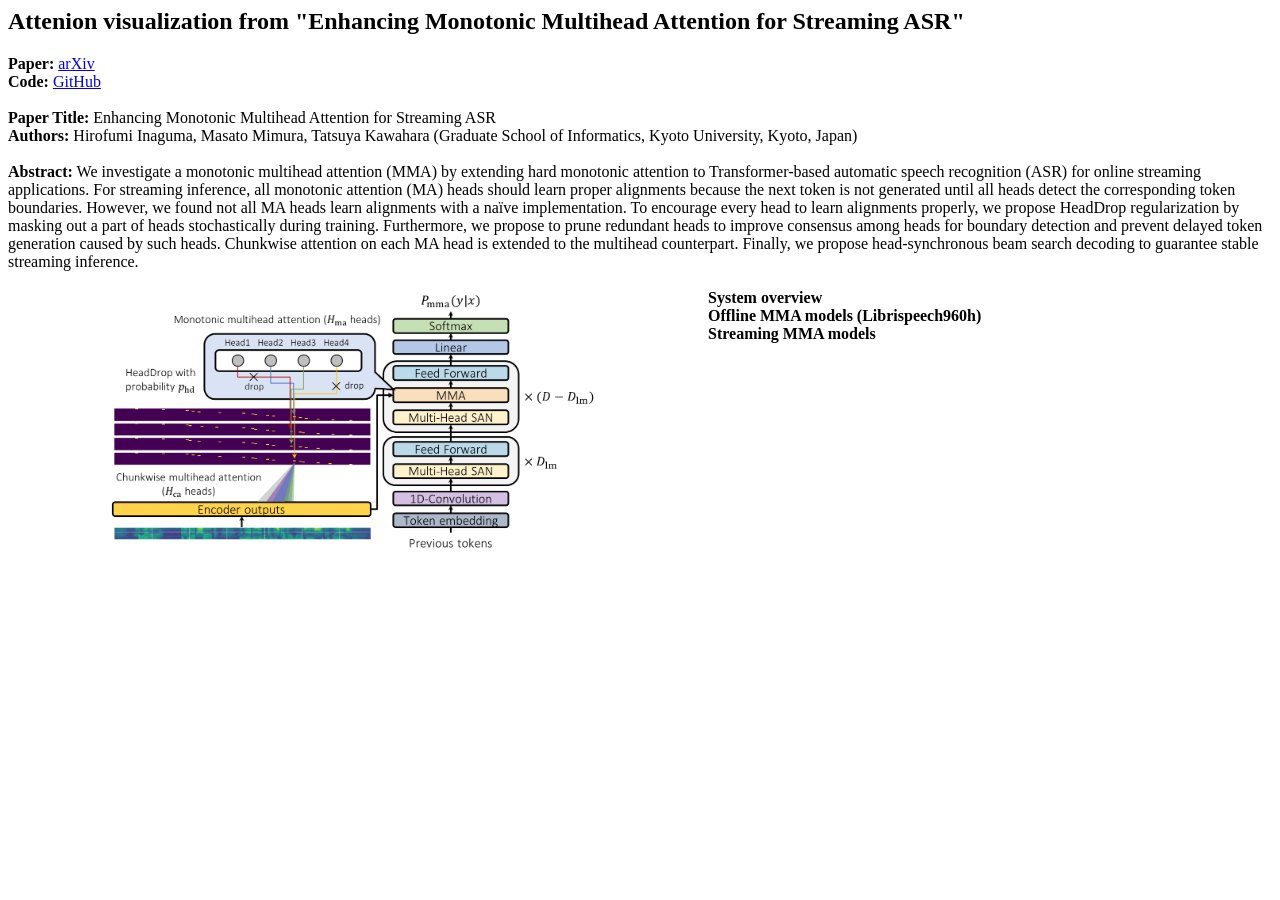
==== demo/enhancing_mma_asr/index.html @ 37a2a444 "Add demo page" ====
<html>
  <head>
    <meta charset="UTF-8">
    <title>Attenion visualization from "Enhancing Monotonic Multihead Attention for Streaming ASR"</title>
    <link rel="stylesheet" href="./styles.css">
    <!-- <link rel="stylesheet" href="../..//styles.css"> -->
    <!-- <link rel="shortcut icon" href="../../images/interspeech2020_enhancing_mma_asr.png"> -->
  </head>
  <body>
    <article>
      <header>
        <h1>Attenion visualization from "Enhancing Monotonic Multihead Attention for Streaming ASR"</h1>
      </header>
    </article>

    <div><b>Paper:</b> <a href="https://arxiv.org/abs/***">arXiv</a></div>
    <div><b>Code:</b> <a href="https://github.com/hirofumi0810/neural_sp">GitHub</a></div>
    <br>
    <div><b>Paper Title:</b> Enhancing Monotonic Multihead Attention for Streaming ASR</div>
    <div><b>Authors:</b> Hirofumi Inaguma, Masato Mimura, Tatsuya Kawahara (Graduate School of Informatics, Kyoto University, Kyoto, Japan)</div>
    <br>
    <div><b>Abstract:</b>
      We investigate a monotonic multihead attention (MMA) by extending hard monotonic attention to Transformer-based automatic speech recognition (ASR) for online streaming applications.
      For streaming inference, all monotonic attention (MA) heads should learn proper alignments because the next token is not generated until all heads detect the corresponding token boundaries.
      However, we found not all MA heads learn alignments with a naïve implementation.
      To encourage every head to learn alignments properly, we propose HeadDrop regularization by masking out a part of heads stochastically during training.
      Furthermore, we propose to prune redundant heads to improve consensus among heads for boundary detection and prevent delayed token generation caused by such heads.
      Chunkwise attention on each MA head is extended to the multihead counterpart.
      Finally, we propose head-synchronous beam search decoding to guarantee stable streaming inference.
    </div>
    <br>
    <div><b>System overview</b><img src="../../images/interspeech2020_enhancing_mma_asr.png" alt=" " align="left" hspace="100"></div>

    <div><b>Offline MMA models (Librispeech960h)</b><br>

    </div>

    <div><b>Streaming MMA models</b><br>

    </div>

  </body>
</html>
---- demo/enhancing_mma_asr/styles.css ----
img{
  background-color: white;
  width: 500px;
  object-fit: contain;
}
---- styles.css ----
/**
 * Copyright 2015 Google Inc. All Rights Reserved.
 *
 * Licensed under the Apache License, Version 2.0 (the "License");
 * you may not use this file except in compliance with the License.
 * You may obtain a copy of the License at
 *
 *      http://www.apache.org/licenses/LICENSE-2.0
 *
 * Unless required by applicable law or agreed to in writing, software
 * distributed under the License is distributed on an "AS IS" BASIS,
 * WITHOUT WARRANTIES OR CONDITIONS OF ANY KIND, either express or implied.
 * See the License for the specific language governing permissions and
 * limitations under the License.
 */

html, body {
  /* font-family: 'Roboto', 'Helvetica', sans-serif; */
  font-family:"ヒラギノ角ゴ Pro W3", "Hiragino Kaku Gothic Pro", "メイリオ", Meiryo, Osaka, "ＭＳ Ｐゴシック", "MS PGothic", sans-serif;
  margin: 0;
  padding: 0;
  font-size:0.95em;
  line-height:25px;
}
.mdl-demo .mdl-layout__header-row {
  padding-left: 40px;
}
.mdl-demo .mdl-layout.is-small-screen .mdl-layout__header-row h3 {
  font-size: inherit;
}
.mdl-demo .mdl-layout__tab-bar-button {
  display: none;
}
.mdl-demo .mdl-layout.is-small-screen .mdl-layout__tab-bar .mdl-button {
  display: none;
}
.mdl-demo .mdl-layout:not(.is-small-screen) .mdl-layout__tab-bar,
.mdl-demo .mdl-layout:not(.is-small-screen) .mdl-layout__tab-bar-container {
  overflow: visible;
}
.mdl-demo .mdl-layout__tab-bar-container {
  height: 64px;
}
.mdl-demo .mdl-layout__tab-bar {
  padding: 0;
  padding-left: 16px;
  box-sizing: border-box;
  height: 100%;
  width: 100%;
}
.mdl-demo .mdl-layout__tab-bar .mdl-layout__tab {
  height: 64px;
  line-height: 64px;
}
.mdl-demo .mdl-layout__tab-bar .mdl-layout__tab.is-active::after {
  background-color: white;
  height: 4px;
}
.mdl-demo main > .mdl-layout__tab-panel {
  padding: 8px;
  padding-top: 48px;
}
.mdl-demo .mdl-card {
  height: auto;
  display: -webkit-flex;
  display: -ms-flexbox;
  display: flex;
  -webkit-flex-direction: column;
      -ms-flex-direction: column;
          flex-direction: column;
}
.mdl-demo .mdl-card > * {
  height: auto;
}
.mdl-demo .mdl-card .mdl-card__supporting-text {
  margin: 40px;
  -webkit-flex-grow: 1;
      -ms-flex-positive: 1;
          flex-grow: 1;
  padding: 0;
  color: inherit;
  width: calc(100% - 80px);
}
.mdl-demo.mdl-demo .mdl-card__supporting-text h4 {
  margin-top: 0;
  margin-bottom: 20px;
}
.mdl-demo .mdl-card__actions {
  margin: 0;
  padding: 4px 40px;
  color: inherit;
}
.mdl-demo .mdl-card__actions a {
  color: #00BCD4;
  margin: 0;
}
.mdl-demo .mdl-card__actions a:hover,
.mdl-demo .mdl-card__actions a:active {
  color: inherit;
  background-color: transparent;
}
.mdl-demo .mdl-card__supporting-text + .mdl-card__actions {
  border-top: 1px solid rgba(0, 0, 0, 0.12);
}
.mdl-demo #add {
  position: absolute;
  right: 40px;
  top: 36px;
  z-index: 999;
}

.mdl-demo .mdl-layout__content section:not(:last-of-type) {
  position: relative;
  margin-bottom: 48px;
}
.mdl-demo section.section--center {
  max-width: 860px;
}
.mdl-demo #features section.section--center {
  max-width: 620px;
}
.mdl-demo section > header{
  display: -webkit-flex;
  display: -ms-flexbox;
  display: flex;
  -webkit-align-items: center;
      -ms-flex-align: center;
          align-items: center;
  -webkit-justify-content: center;
      -ms-flex-pack: center;
          justify-content: center;
}
.mdl-demo section > .section__play-btn {
  min-height: 200px;
}
.mdl-demo section > header > .material-icons {
  font-size: 3rem;
}
.mdl-demo section > button {
  position: absolute;
  z-index: 99;
  top: 8px;
  right: 8px;
}
.mdl-demo section .section__circle {
  display: -webkit-flex;
  display: -ms-flexbox;
  display: flex;
  -webkit-align-items: center;
      -ms-flex-align: center;
          align-items: center;
  -webkit-justify-content: flex-start;
      -ms-flex-pack: start;
          justify-content: flex-start;
  -webkit-flex-grow: 0;
      -ms-flex-positive: 0;
          flex-grow: 0;
  -webkit-flex-shrink: 1;
      -ms-flex-negative: 1;
          flex-shrink: 1;
}
.mdl-demo section .section__text {
  -webkit-flex-grow: 1;
      -ms-flex-positive: 1;
          flex-grow: 1;
  -webkit-flex-shrink: 0;
      -ms-flex-negative: 0;
          flex-shrink: 0;
  padding-top: 8px;
}
.mdl-demo section .section__text h5 {
  font-size: inherit;
  margin: 0;
  margin-bottom: 0.5em;
}
.mdl-demo section .section__text a {
  text-decoration: none;
}
.mdl-demo section .section__circle-container > .section__circle-container__circle {
  width: 64px;
  height: 64px;
  border-radius: 32px;
  margin: 8px 0;
}
.mdl-demo section.section--footer .section__circle--big {
  width: 100px;
  height: 100px;
  border-radius: 50px;
  margin: 8px 32px;
}
.mdl-demo .is-small-screen section.section--footer .section__circle--big {
  width: 50px;
  height: 50px;
  border-radius: 25px;
  margin: 8px 16px;
}
.mdl-demo section.section--footer {
  padding: 64px 0;
  margin: 0 -8px -8px -8px;
}
.mdl-demo section.section--center .section__text:not(:last-child) {
  border-bottom: 1px solid rgba(0,0,0,.13);
}
.mdl-demo .mdl-card .mdl-card__supporting-text > h3:first-child {
  margin-bottom: 24px;
}
.mdl-demo .mdl-layout__tab-panel:not(#overview) {
  background-color: white;
}
.mdl-demo #features section {
  margin-bottom: 72px;
}
.mdl-demo #features h4, #features h5 {
  margin-bottom: 16px;
}
.mdl-demo .toc {
  border-left: 4px solid #C1EEF4;
  margin: 24px;
  padding: 0;
  padding-left: 8px;
  display: -webkit-flex;
  display: -ms-flexbox;
  display: flex;
  -webkit-flex-direction: column;
      -ms-flex-direction: column;
          flex-direction: column;
}
.mdl-demo .toc h4 {
  font-size: 0.9rem;
  margin-top: 0;
}
.mdl-demo .toc a {
  color: #4DD0E1;
  text-decoration: none;
  font-size: 16px;
  line-height: 28px;
  display: block;
}
.mdl-demo .mdl-menu__container {
  z-index: 99;
}

img{
  background-color: white;
  width: 250px;
  object-fit: contain;
}
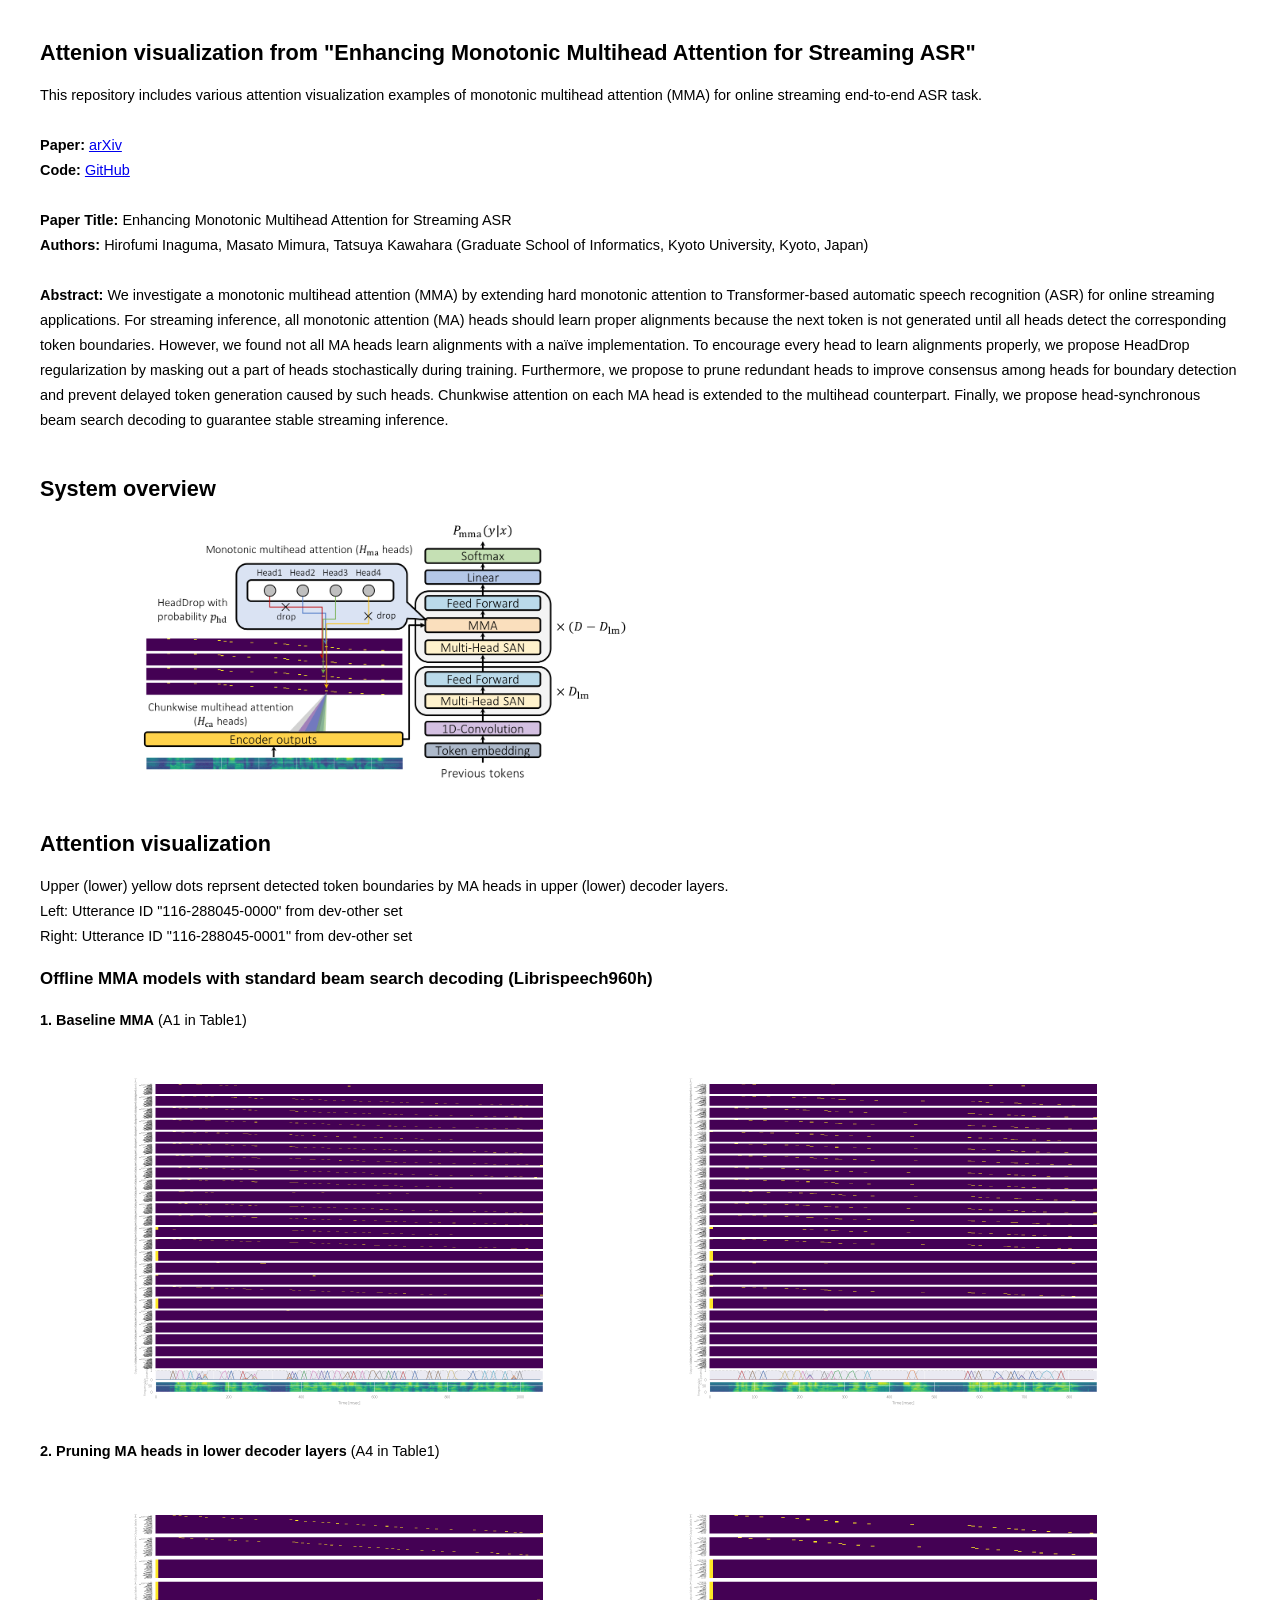
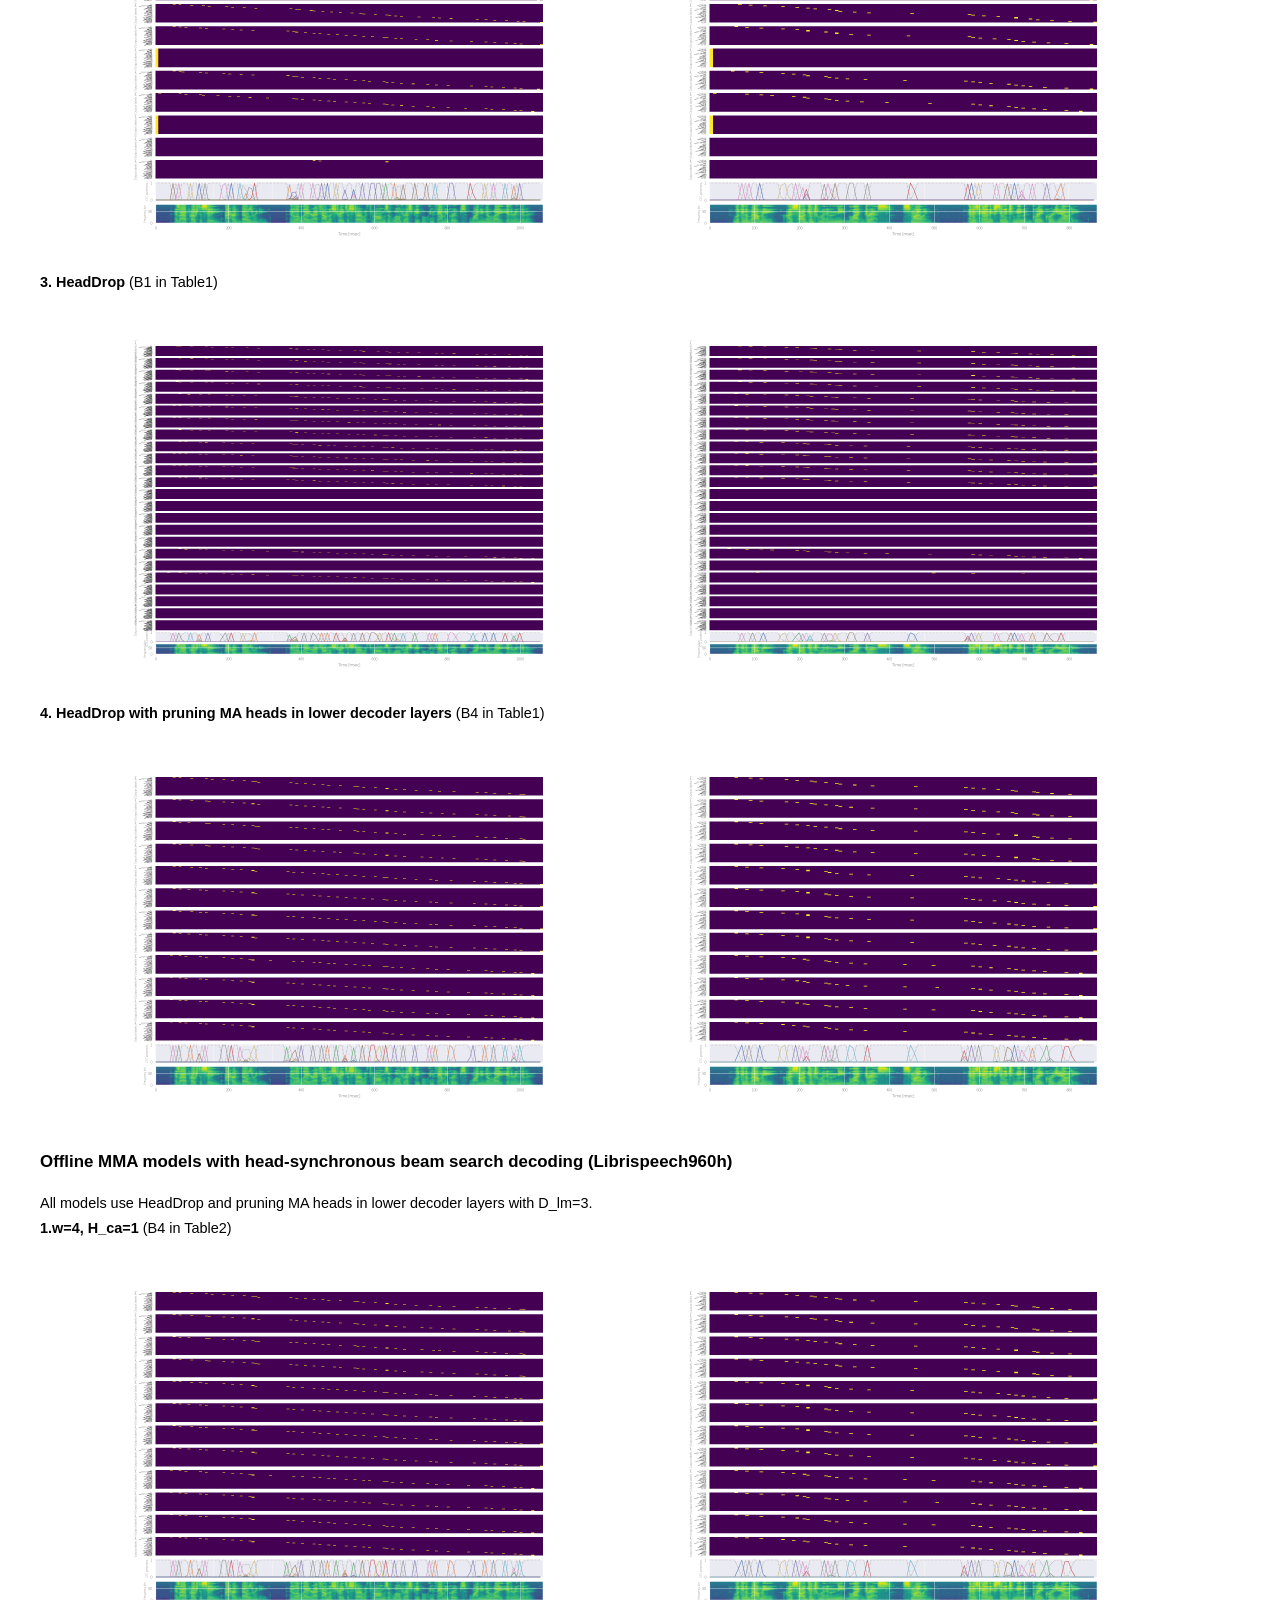
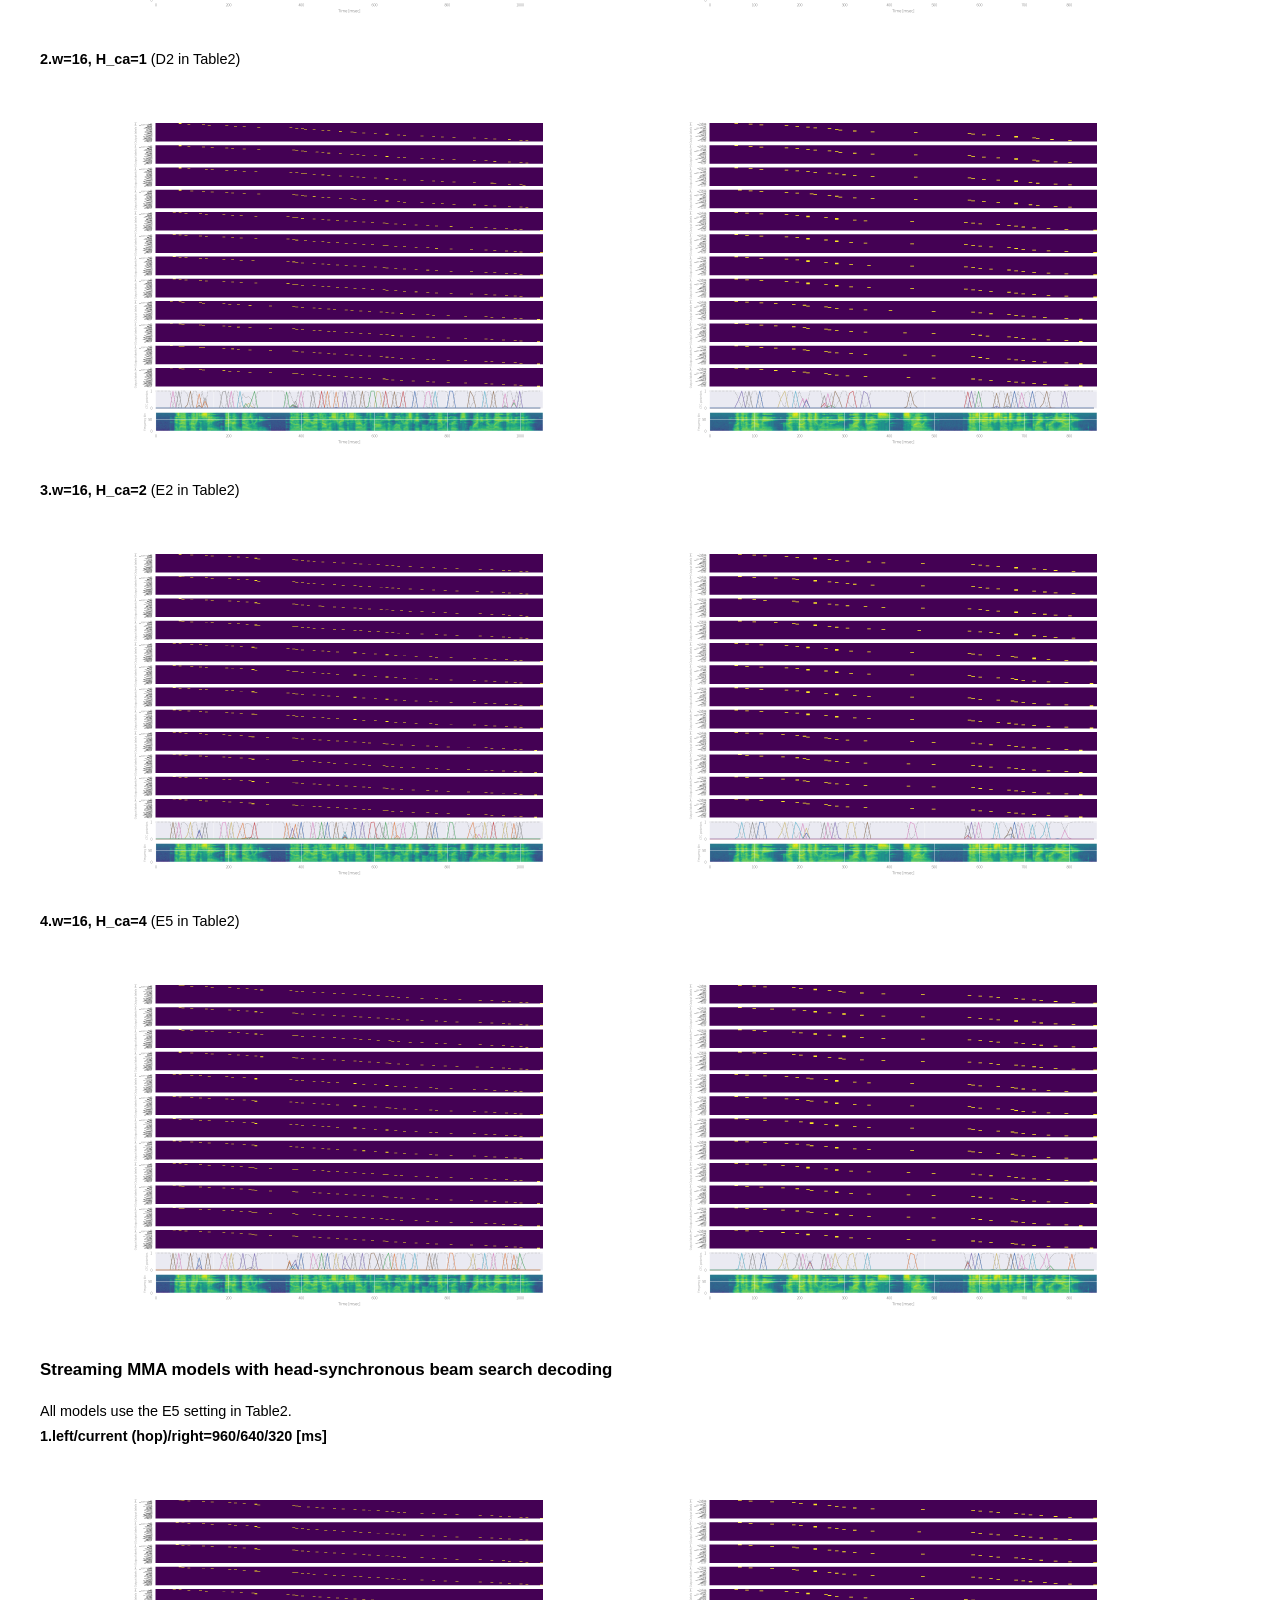
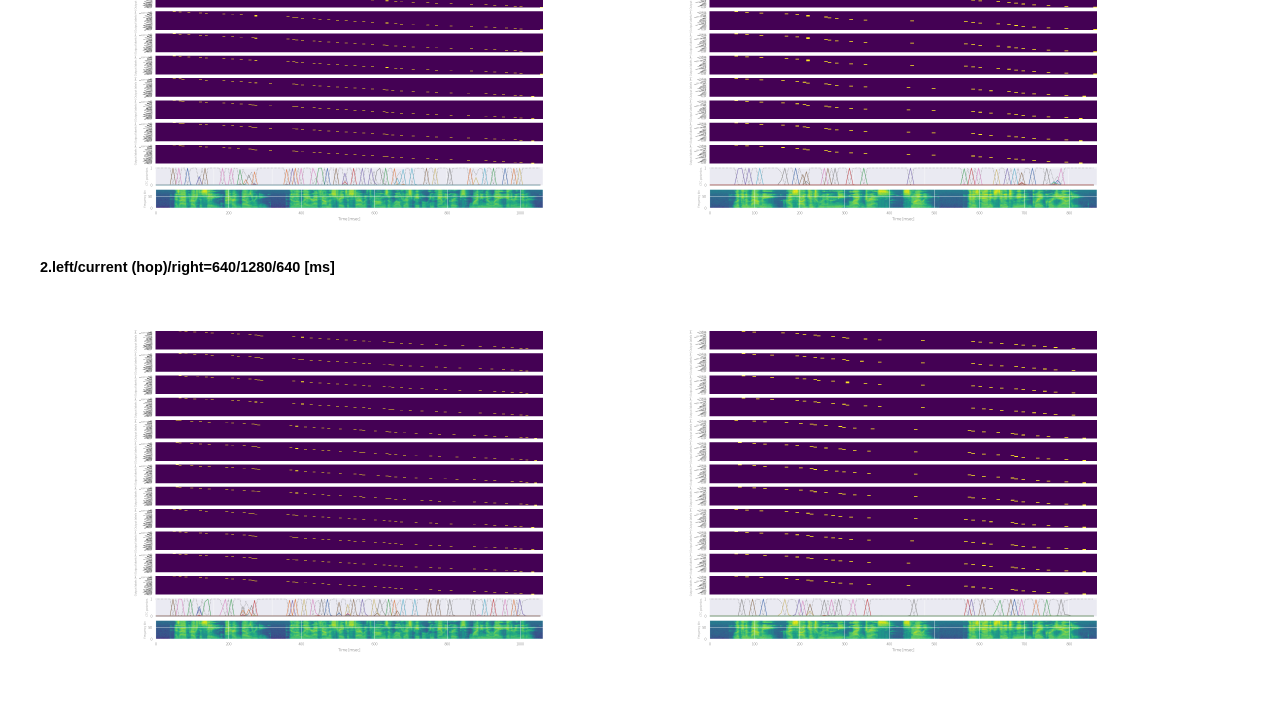
==== commit 5828f63c: "Update demo" ====
--- a/demo/enhancing_mma_asr/index.html
+++ b/demo/enhancing_mma_asr/index.html
@@ -2,9 +2,8 @@
   <head>
     <meta charset="UTF-8">
     <title>Attenion visualization from "Enhancing Monotonic Multihead Attention for Streaming ASR"</title>
+    <link rel="stylesheet" href="../..//styles.css">
     <link rel="stylesheet" href="./styles.css">
-    <!-- <link rel="stylesheet" href="../..//styles.css"> -->
-    <!-- <link rel="shortcut icon" href="../../images/interspeech2020_enhancing_mma_asr.png"> -->
   </head>
   <body>
     <article>
@@ -13,31 +12,124 @@
       </header>
     </article>
 
-    <div><b>Paper:</b> <a href="https://arxiv.org/abs/***">arXiv</a></div>
-    <div><b>Code:</b> <a href="https://github.com/hirofumi0810/neural_sp">GitHub</a></div>
-    <br>
-    <div><b>Paper Title:</b> Enhancing Monotonic Multihead Attention for Streaming ASR</div>
-    <div><b>Authors:</b> Hirofumi Inaguma, Masato Mimura, Tatsuya Kawahara (Graduate School of Informatics, Kyoto University, Kyoto, Japan)</div>
-    <br>
-    <div><b>Abstract:</b>
-      We investigate a monotonic multihead attention (MMA) by extending hard monotonic attention to Transformer-based automatic speech recognition (ASR) for online streaming applications.
-      For streaming inference, all monotonic attention (MA) heads should learn proper alignments because the next token is not generated until all heads detect the corresponding token boundaries.
-      However, we found not all MA heads learn alignments with a naïve implementation.
-      To encourage every head to learn alignments properly, we propose HeadDrop regularization by masking out a part of heads stochastically during training.
-      Furthermore, we propose to prune redundant heads to improve consensus among heads for boundary detection and prevent delayed token generation caused by such heads.
-      Chunkwise attention on each MA head is extended to the multihead counterpart.
-      Finally, we propose head-synchronous beam search decoding to guarantee stable streaming inference.
-    </div>
-    <br>
-    <div><b>System overview</b><img src="../../images/interspeech2020_enhancing_mma_asr.png" alt=" " align="left" hspace="100"></div>
+    <main class="mdl-layout__content">
+      <div>This repository includes various attention visualization examples of monotonic multihead attention (MMA) for online streaming end-to-end ASR task.</div><br>
+      <div><b>Paper:</b> <a href="https://arxiv.org/abs/***">arXiv</a></div>
+      <div><b>Code:</b> <a href="https://github.com/hirofumi0810/neural_sp">GitHub</a></div>
+      <br>
+      <div><b>Paper Title:</b> Enhancing Monotonic Multihead Attention for Streaming ASR</div>
+      <div><b>Authors:</b> Hirofumi Inaguma, Masato Mimura, Tatsuya Kawahara (Graduate School of Informatics, Kyoto University, Kyoto, Japan)</div>
+      <br>
+      <div><b>Abstract:</b>
+          We investigate a monotonic multihead attention (MMA) by extending hard monotonic attention to Transformer-based automatic speech recognition (ASR) for online streaming applications.
+          For streaming inference, all monotonic attention (MA) heads should learn proper alignments because the next token is not generated until all heads detect the corresponding token boundaries.
+          However, we found not all MA heads learn alignments with a naïve implementation.
+          To encourage every head to learn alignments properly, we propose HeadDrop regularization by masking out a part of heads stochastically during training.
+          Furthermore, we propose to prune redundant heads to improve consensus among heads for boundary detection and prevent delayed token generation caused by such heads.
+          Chunkwise attention on each MA head is extended to the multihead counterpart.
+          Finally, we propose head-synchronous beam search decoding to guarantee stable streaming inference.
+      </div>
+      <br>
+      <div>
+        <h2>System overview</h2>
 
-    <div><b>Offline MMA models (Librispeech960h)</b><br>
+        <img src="../../images/interspeech2020_enhancing_mma_asr.png" hspace="100">
+      </div><br>
 
-    </div>
+      <h2>Attention visualization</h2>
+      Upper (lower) yellow dots reprsent detected token boundaries by MA heads in upper (lower) decoder layers.<br>
+      Left: Utterance ID "116-288045-0000" from dev-other set<br>
+      Right: Utterance ID "116-288045-0001" from dev-other set
 
-    <div><b>Streaming MMA models</b><br>
+      <h3>Offline MMA models with standard beam search decoding (Librispeech960h)</h3>
+        <div><b>1. Baseline MMA</b> (A1 in Table1)<br>
+          <table border="0">
+            <tr>
+            <td><img src="./examples/table1/baseline_A1/116-288045-0000.png" hspace="50"></td>
+            <td><img src="./examples/table1/baseline_A1/116-288045-0001.png" hspace="0"></td>
+            </tr>
+          </table>
+        </div>
+        <div><b>2. Pruning MA heads in lower decoder layers</b> (A4 in Table1)<br>
+          <table border="0">
+            <tr>
+            <td><img src="./examples/table1/pruning_A4/116-288045-0000.png" hspace="50"></td>
+            <td><img src="./examples/table1/pruning_A4/116-288045-0001.png" hspace="0"></td>
+            </tr>
+          </table>
+        </div>
+        <div><b>3. HeadDrop</b> (B1 in Table1)<br>
+          <table border="0">
+            <tr>
+            <td><img src="./examples/table1/headdrop_B1/116-288045-0000.png" hspace="50"></td>
+            <td><img src="./examples/table1/headdrop_B1/116-288045-0001.png" hspace="0"></td>
+            </tr>
+          </table>
+        </div>
+        <div><b>4. HeadDrop with pruning MA heads in lower decoder layers</b> (B4 in Table1)<br>
+          <table border="0">
+            <tr>
+            <td><img src="./examples/table1/headdrop_pruning_B4/116-288045-0000.png" hspace="50"></td>
+            <td><img src="./examples/table1/headdrop_pruning_B4/116-288045-0001.png" hspace="0"></td>
+            </tr>
+          </table>
+        </div>
 
-    </div>
+      <h3>Offline MMA models with head-synchronous beam search decoding (Librispeech960h)</h3>
+        All models use HeadDrop and pruning MA heads in lower decoder layers with D_lm=3.
+        <div><b>1.w=4, H_ca=1</b> (B4 in Table2)<br>
+          <table border="0">
+            <tr>
+            <td><img src="./examples/table2/headdrop_pruning_w4_hca1_B4/116-288045-0000_headsync.png" hspace="50"></td>
+            <td><img src="./examples/table2/headdrop_pruning_w4_hca1_B4/116-288045-0001_headsync.png" hspace="0"></td>
+            </tr>
+          </table>
+        </div>
+        <div><b>2.w=16, H_ca=1</b> (D2 in Table2)<br>
+          <table border="0">
+            <tr>
+            <td><img src="./examples/table2/headdrop_pruning_w16_hca1_D2/116-288045-0000_headsync.png" hspace="50"></td>
+            <td><img src="./examples/table2/headdrop_pruning_w16_hca1_D2/116-288045-0001_headsync.png" hspace="0"></td>
+            </tr>
+          </table>
+        </div>
+        <div><b>3.w=16, H_ca=2</b> (E2 in Table2)<br>
+          <table border="0">
+            <tr>
+            <td><img src="./examples/table2/headdrop_pruning_w16_hca2_E2/116-288045-0000_headsync.png" hspace="50"></td>
+            <td><img src="./examples/table2/headdrop_pruning_w16_hca2_E2/116-288045-0001_headsync.png" hspace="0"></td>
+            </tr>
+          </table>
+        </div>
+        <div><b>4.w=16, H_ca=4</b> (E5 in Table2)<br>
+          <table border="0">
+            <tr>
+            <td><img src="./examples/table2/headdrop_pruning_w16_hca4_E5/116-288045-0000_headsync.png" hspace="50"></td>
+            <td><img src="./examples/table2/headdrop_pruning_w16_hca4_E5/116-288045-0001_headsync.png" hspace="0"></td>
+            </tr>
+          </table>
+        </div>
+
+      <h3>Streaming MMA models with head-synchronous beam search decoding</h3>
+        All models use the E5 setting in Table2.
+        <div><b>1.left/current (hop)/right=960/640/320 [ms]</b><br>
+          <table border="0">
+            <tr>
+            <td><img src="./examples/table3/headdrop_pruning_w16_hca4_E5_64_128_64/116-288045-0000_headsync.png" hspace="50"></td>
+            <td><img src="./examples/table3/headdrop_pruning_w16_hca4_E5_64_128_64/116-288045-0001_headsync.png" hspace="0"></td>
+            </tr>
+          </table>
+        </div>
+        <div><b>2.left/current (hop)/right=640/1280/640 [ms]</b><br>
+          <table border="0">
+            <tr>
+            <td><img src="./examples/table3/headdrop_pruning_w16_hca4_E5_96_64_32/116-288045-0000_headsync.png" hspace="50"></td>
+            <td><img src="./examples/table3/headdrop_pruning_w16_hca4_E5_96_64_32/116-288045-0001_headsync.png" hspace="0"></td>
+            </tr>
+          </table>
+        </div>
+
+    </main>
 
   </body>
 </html>
--- a/demo/enhancing_mma_asr/styles.css
+++ b/demo/enhancing_mma_asr/styles.css
@@ -1,3 +1,26 @@
+/**
+ * Copyright 2015 Google Inc. All Rights Reserved.
+ *
+ * Licensed under the Apache License, Version 2.0 (the "License");
+ * you may not use this file except in compliance with the License.
+ * You may obtain a copy of the License at
+ *
+ *      http://www.apache.org/licenses/LICENSE-2.0
+ *
+ * Unless required by applicable law or agreed to in writing, software
+ * distributed under the License is distributed on an "AS IS" BASIS,
+ * WITHOUT WARRANTIES OR CONDITIONS OF ANY KIND, either express or implied.
+ * See the License for the specific language governing permissions and
+ * limitations under the License.
+ */
+
+html, body {
+  font-family:"ヒラギノ角ゴ Pro W3", "Hiragino Kaku Gothic Pro", "メイリオ", Meiryo, Osaka, "ＭＳ Ｐゴシック", "MS PGothic", sans-serif;
+  margin: 0;
+  padding: 20;
+  font-size:0.95em;
+  line-height:25px;
+}
 img{
   background-color: white;
   width: 500px;
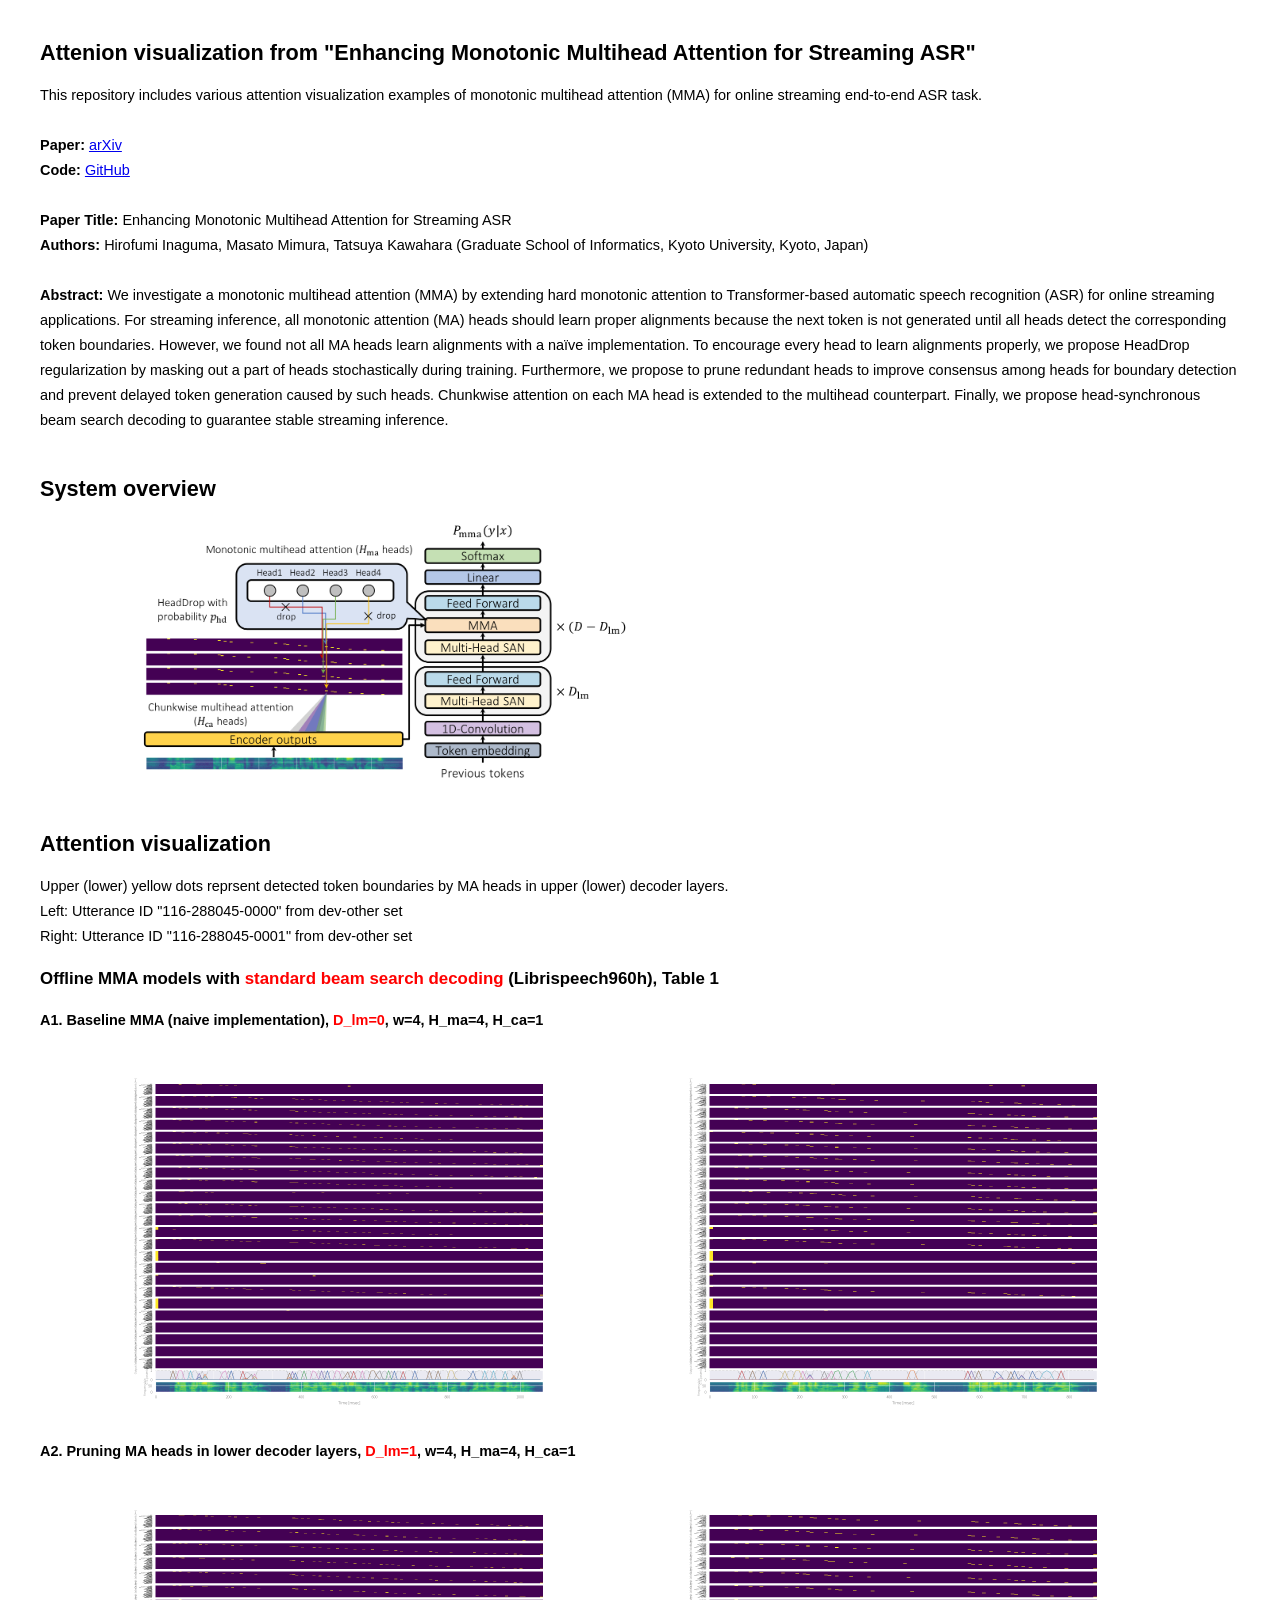
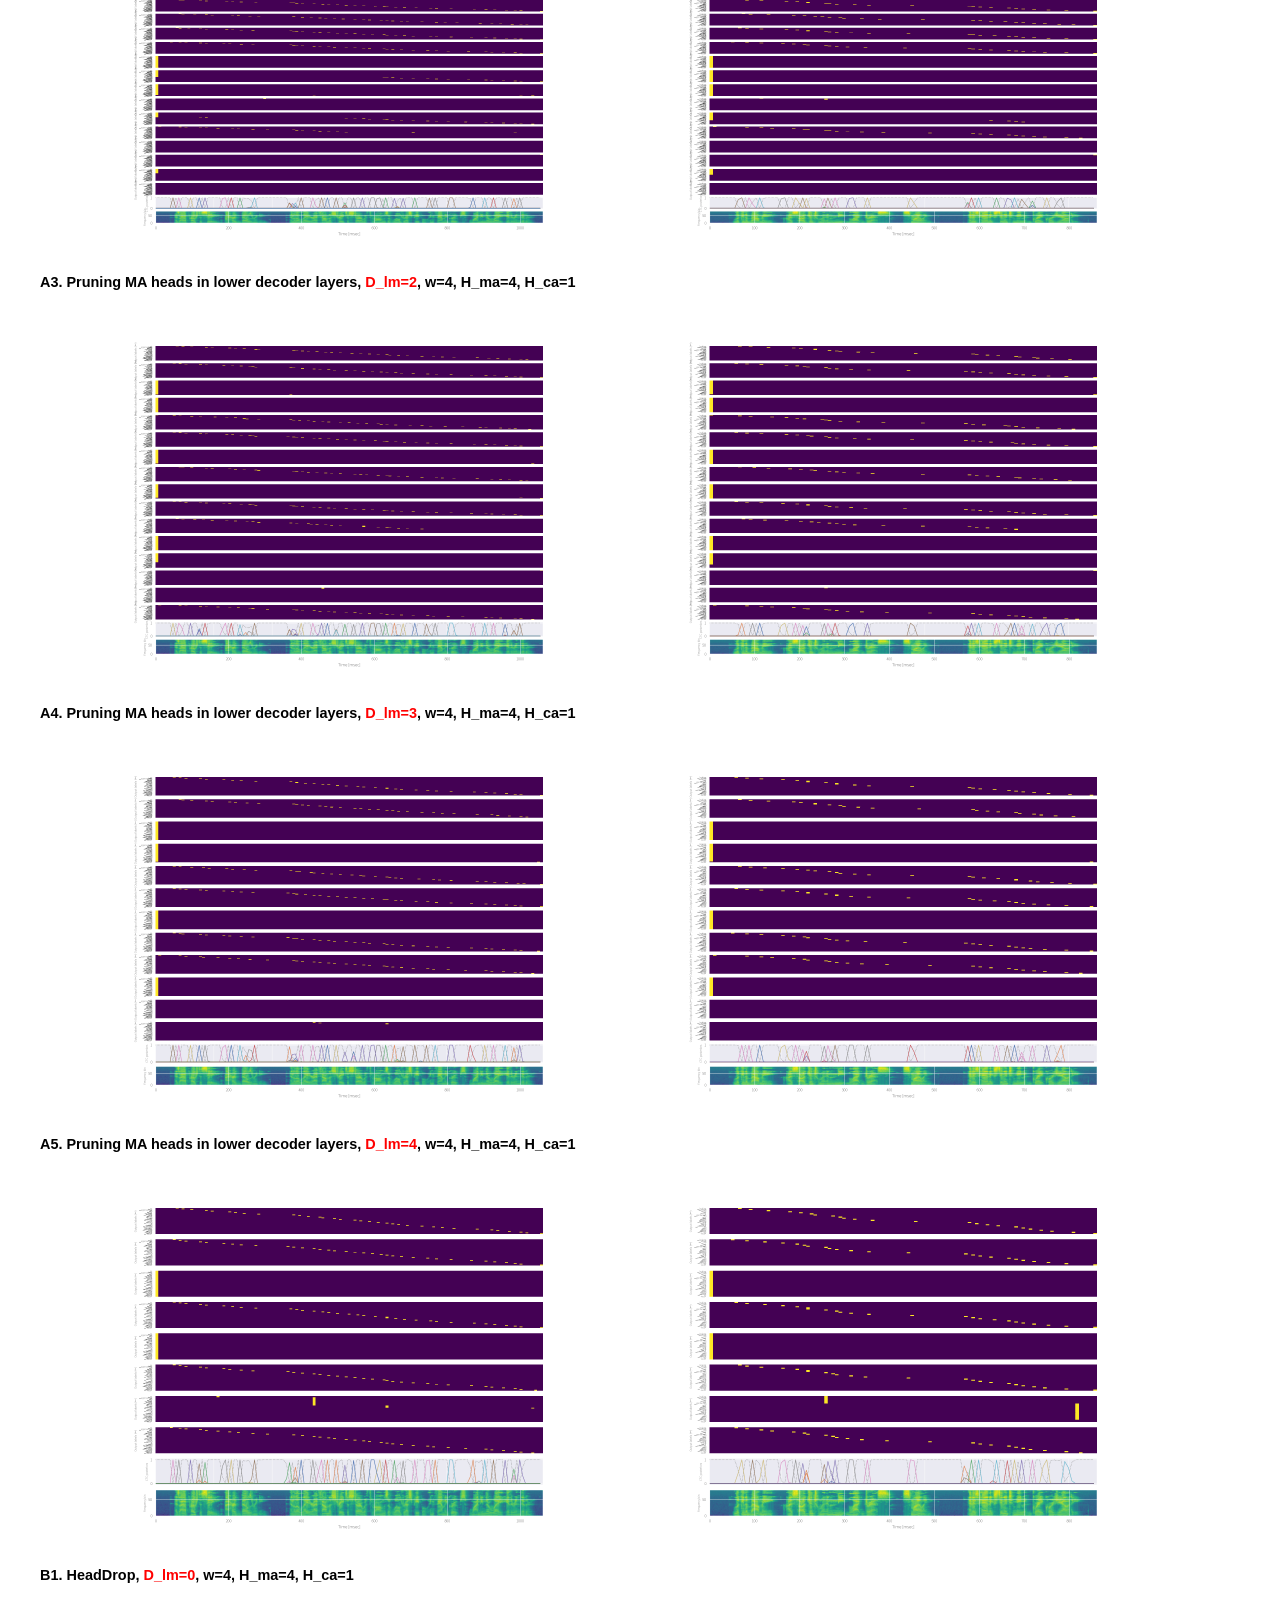
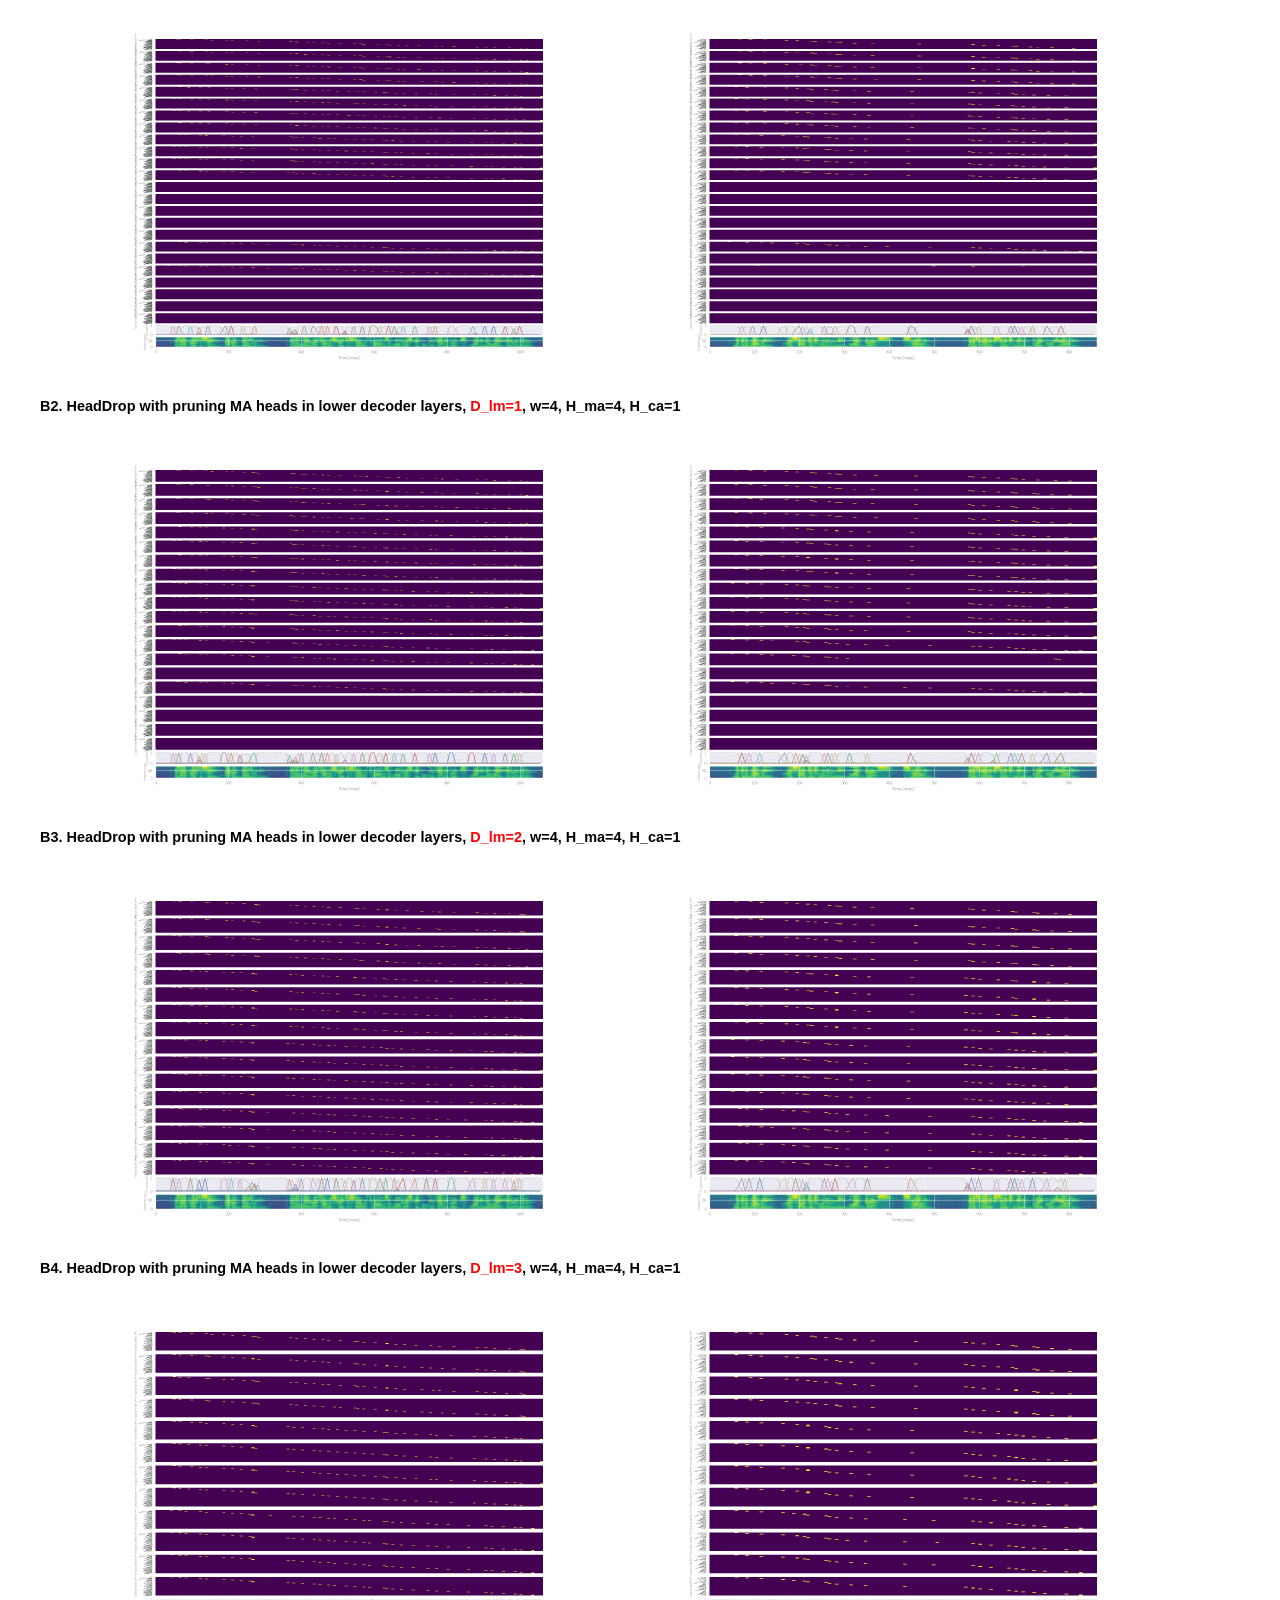
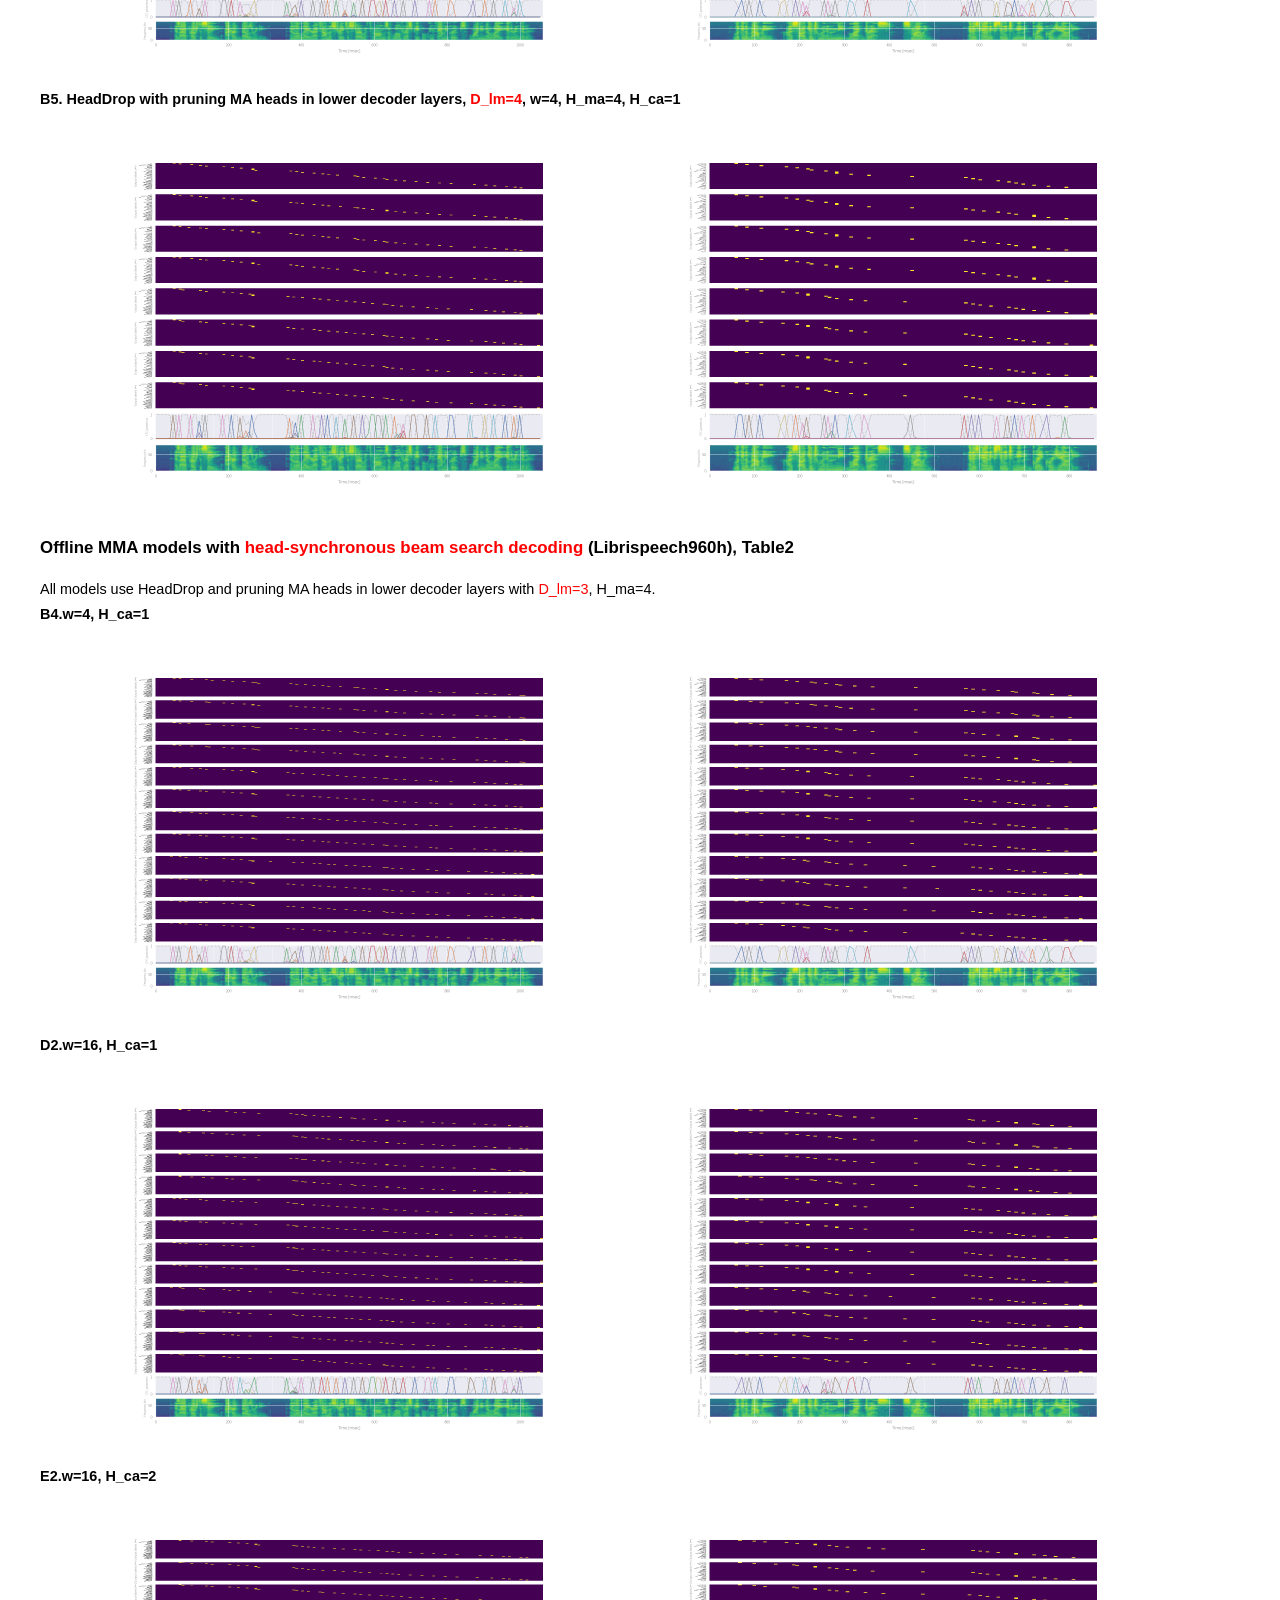
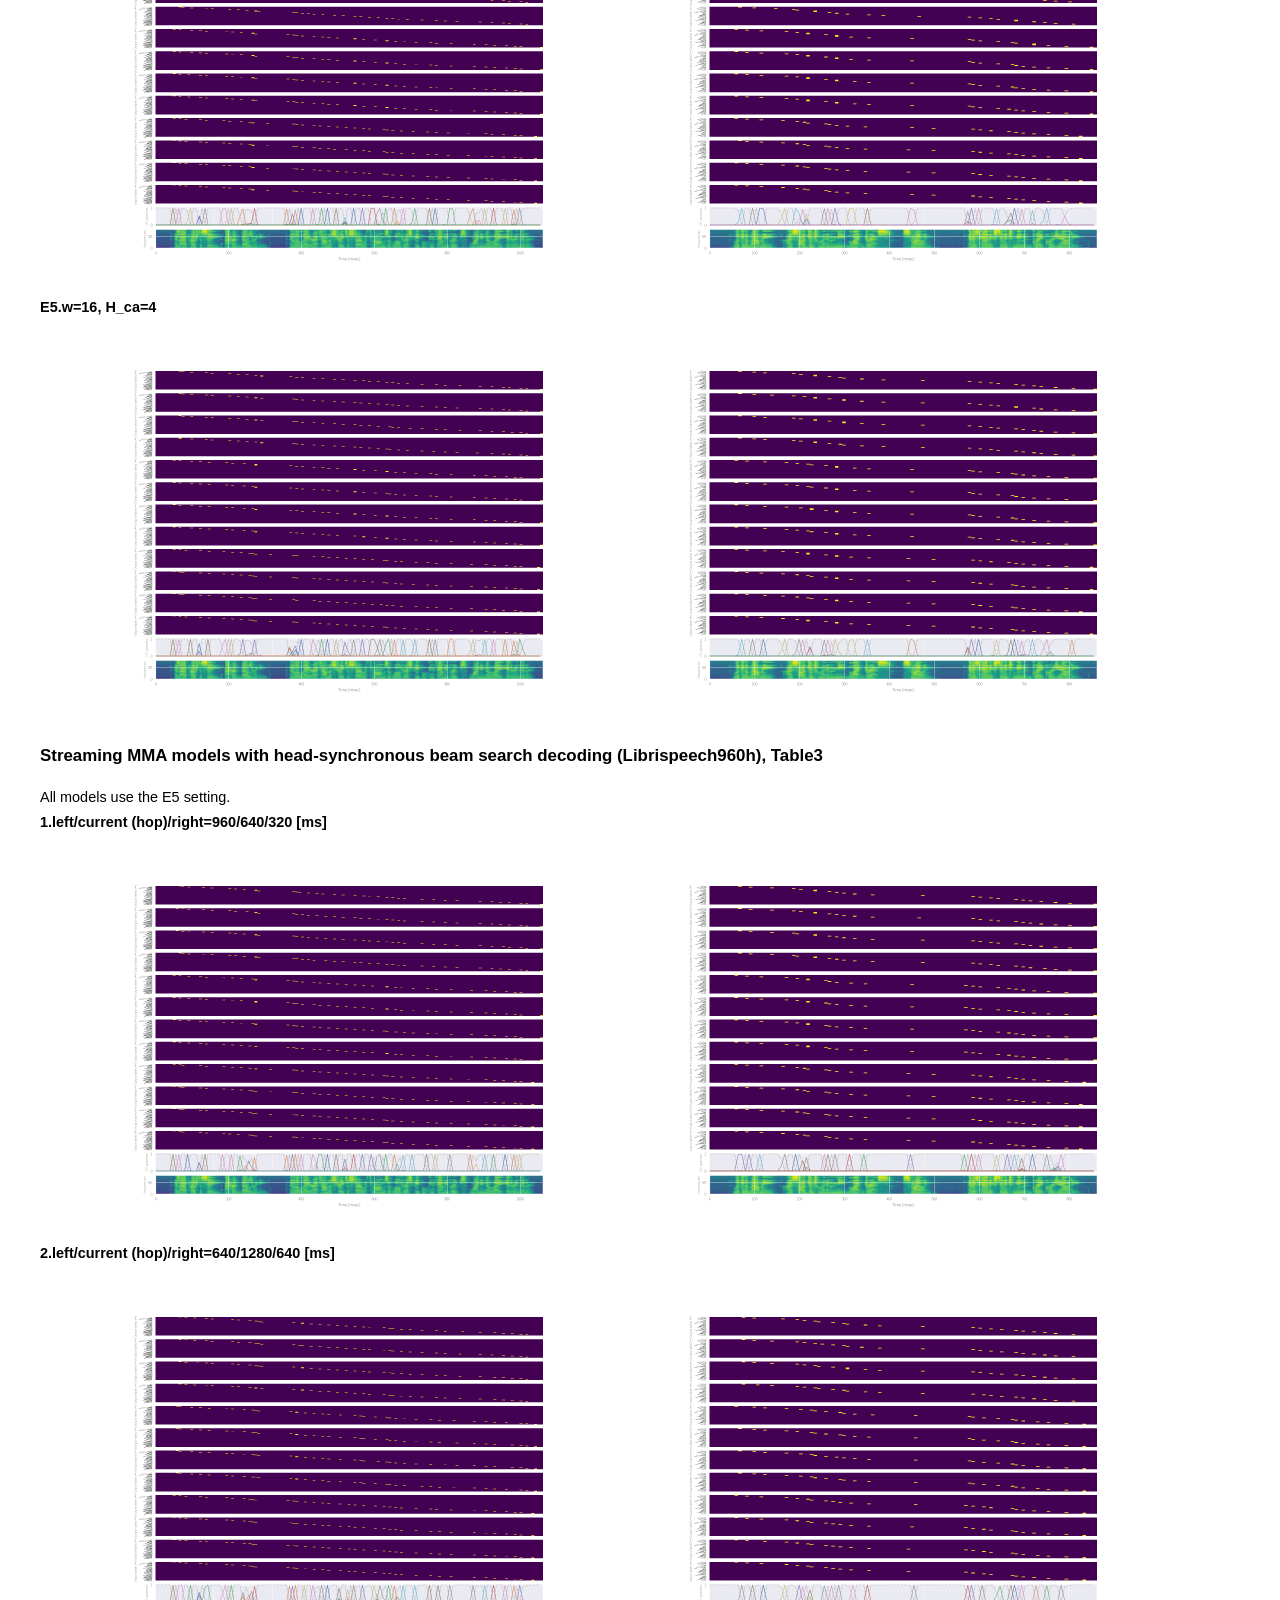
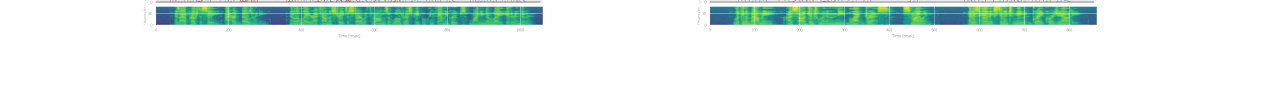
==== commit 9726ee8e: "Add more examples to MMA demo" ====
--- a/demo/enhancing_mma_asr/index.html
+++ b/demo/enhancing_mma_asr/index.html
@@ -2,7 +2,6 @@
   <head>
     <meta charset="UTF-8">
     <title>Attenion visualization from "Enhancing Monotonic Multihead Attention for Streaming ASR"</title>
-    <link rel="stylesheet" href="../..//styles.css">
     <link rel="stylesheet" href="./styles.css">
   </head>
   <body>
@@ -41,8 +40,8 @@
       Left: Utterance ID "116-288045-0000" from dev-other set<br>
       Right: Utterance ID "116-288045-0001" from dev-other set
 
-      <h3>Offline MMA models with standard beam search decoding (Librispeech960h)</h3>
-        <div><b>1. Baseline MMA</b> (A1 in Table1)<br>
+      <h3>Offline MMA models with <font color="red">standard beam search decoding</font> (Librispeech960h), Table 1</h3>
+        <div><b>A1. Baseline MMA (naive implementation), <font color="red">D_lm=0</font>, w=4, H_ma=4, H_ca=1</b><br>
           <table border="0">
             <tr>
             <td><img src="./examples/table1/baseline_A1/116-288045-0000.png" hspace="50"></td>
@@ -50,7 +49,23 @@
             </tr>
           </table>
         </div>
-        <div><b>2. Pruning MA heads in lower decoder layers</b> (A4 in Table1)<br>
+        <div><b>A2. Pruning MA heads in lower decoder layers, <font color="red">D_lm=1</font>, w=4, H_ma=4, H_ca=1</b><br>
+          <table border="0">
+            <tr>
+            <td><img src="./examples/table1/pruning_A2/116-288045-0000.png" hspace="50"></td>
+            <td><img src="./examples/table1/pruning_A2/116-288045-0001.png" hspace="0"></td>
+            </tr>
+          </table>
+        </div>
+        <div><b>A3. Pruning MA heads in lower decoder layers, <font color="red">D_lm=2</font>, w=4, H_ma=4, H_ca=1</b><br>
+          <table border="0">
+            <tr>
+            <td><img src="./examples/table1/pruning_A3/116-288045-0000.png" hspace="50"></td>
+            <td><img src="./examples/table1/pruning_A3/116-288045-0001.png" hspace="0"></td>
+            </tr>
+          </table>
+        </div>
+        <div><b>A4. Pruning MA heads in lower decoder layers, <font color="red">D_lm=3</font>, w=4, H_ma=4, H_ca=1</b><br>
           <table border="0">
             <tr>
             <td><img src="./examples/table1/pruning_A4/116-288045-0000.png" hspace="50"></td>
@@ -58,7 +73,15 @@
             </tr>
           </table>
         </div>
-        <div><b>3. HeadDrop</b> (B1 in Table1)<br>
+        <div><b>A5. Pruning MA heads in lower decoder layers, <font color="red">D_lm=4</font>, w=4, H_ma=4, H_ca=1</b><br>
+          <table border="0">
+            <tr>
+            <td><img src="./examples/table1/pruning_A5/116-288045-0000.png" hspace="50"></td>
+            <td><img src="./examples/table1/pruning_A5/116-288045-0001.png" hspace="0"></td>
+            </tr>
+          </table>
+        </div>
+        <div><b>B1. HeadDrop, <font color="red">D_lm=0</font>, w=4, H_ma=4, H_ca=1</b><br>
           <table border="0">
             <tr>
             <td><img src="./examples/table1/headdrop_B1/116-288045-0000.png" hspace="50"></td>
@@ -66,7 +89,23 @@
             </tr>
           </table>
         </div>
-        <div><b>4. HeadDrop with pruning MA heads in lower decoder layers</b> (B4 in Table1)<br>
+        <div><b>B2. HeadDrop with pruning MA heads in lower decoder layers, <font color="red">D_lm=1</font>, w=4, H_ma=4, H_ca=1</b><br>
+          <table border="0">
+            <tr>
+            <td><img src="./examples/table1/headdrop_pruning_B2/116-288045-0000.png" hspace="50"></td>
+            <td><img src="./examples/table1/headdrop_pruning_B2/116-288045-0001.png" hspace="0"></td>
+            </tr>
+          </table>
+        </div>
+        <div><b>B3. HeadDrop with pruning MA heads in lower decoder layers, <font color="red">D_lm=2</font>, w=4, H_ma=4, H_ca=1</b><br>
+          <table border="0">
+            <tr>
+            <td><img src="./examples/table1/headdrop_pruning_B3/116-288045-0000.png" hspace="50"></td>
+            <td><img src="./examples/table1/headdrop_pruning_B3/116-288045-0001.png" hspace="0"></td>
+            </tr>
+          </table>
+        </div>
+        <div><b>B4. HeadDrop with pruning MA heads in lower decoder layers, <font color="red">D_lm=3</font>, w=4, H_ma=4, H_ca=1</b><br>
           <table border="0">
             <tr>
             <td><img src="./examples/table1/headdrop_pruning_B4/116-288045-0000.png" hspace="50"></td>
@@ -74,10 +113,18 @@
             </tr>
           </table>
         </div>
+        <div><b>B5. HeadDrop with pruning MA heads in lower decoder layers, <font color="red">D_lm=4</font>, w=4, H_ma=4, H_ca=1</b><br>
+          <table border="0">
+            <tr>
+            <td><img src="./examples/table1/headdrop_pruning_B5/116-288045-0000.png" hspace="50"></td>
+            <td><img src="./examples/table1/headdrop_pruning_B5/116-288045-0001.png" hspace="0"></td>
+            </tr>
+          </table>
+        </div>
 
-      <h3>Offline MMA models with head-synchronous beam search decoding (Librispeech960h)</h3>
-        All models use HeadDrop and pruning MA heads in lower decoder layers with D_lm=3.
-        <div><b>1.w=4, H_ca=1</b> (B4 in Table2)<br>
+      <h3>Offline MMA models with <font color="red">head-synchronous beam search decoding</font> (Librispeech960h), Table2</h3>
+        All models use HeadDrop and pruning MA heads in lower decoder layers with <font color="red">D_lm=3</font>, H_ma=4.
+        <div><b>B4.w=4, H_ca=1</b><br>
           <table border="0">
             <tr>
             <td><img src="./examples/table2/headdrop_pruning_w4_hca1_B4/116-288045-0000_headsync.png" hspace="50"></td>
@@ -85,7 +132,7 @@
             </tr>
           </table>
         </div>
-        <div><b>2.w=16, H_ca=1</b> (D2 in Table2)<br>
+        <div><b>D2.w=16, H_ca=1</b><br>
           <table border="0">
             <tr>
             <td><img src="./examples/table2/headdrop_pruning_w16_hca1_D2/116-288045-0000_headsync.png" hspace="50"></td>
@@ -93,7 +140,7 @@
             </tr>
           </table>
         </div>
-        <div><b>3.w=16, H_ca=2</b> (E2 in Table2)<br>
+        <div><b>E2.w=16, H_ca=2</b><br>
           <table border="0">
             <tr>
             <td><img src="./examples/table2/headdrop_pruning_w16_hca2_E2/116-288045-0000_headsync.png" hspace="50"></td>
@@ -101,7 +148,7 @@
             </tr>
           </table>
         </div>
-        <div><b>4.w=16, H_ca=4</b> (E5 in Table2)<br>
+        <div><b>E5.w=16, H_ca=4</b><br>
           <table border="0">
             <tr>
             <td><img src="./examples/table2/headdrop_pruning_w16_hca4_E5/116-288045-0000_headsync.png" hspace="50"></td>
@@ -110,8 +157,8 @@
           </table>
         </div>
 
-      <h3>Streaming MMA models with head-synchronous beam search decoding</h3>
-        All models use the E5 setting in Table2.
+      <h3>Streaming MMA models with head-synchronous beam search decoding (Librispeech960h), Table3</h3>
+        All models use the E5 setting.
         <div><b>1.left/current (hop)/right=960/640/320 [ms]</b><br>
           <table border="0">
             <tr>
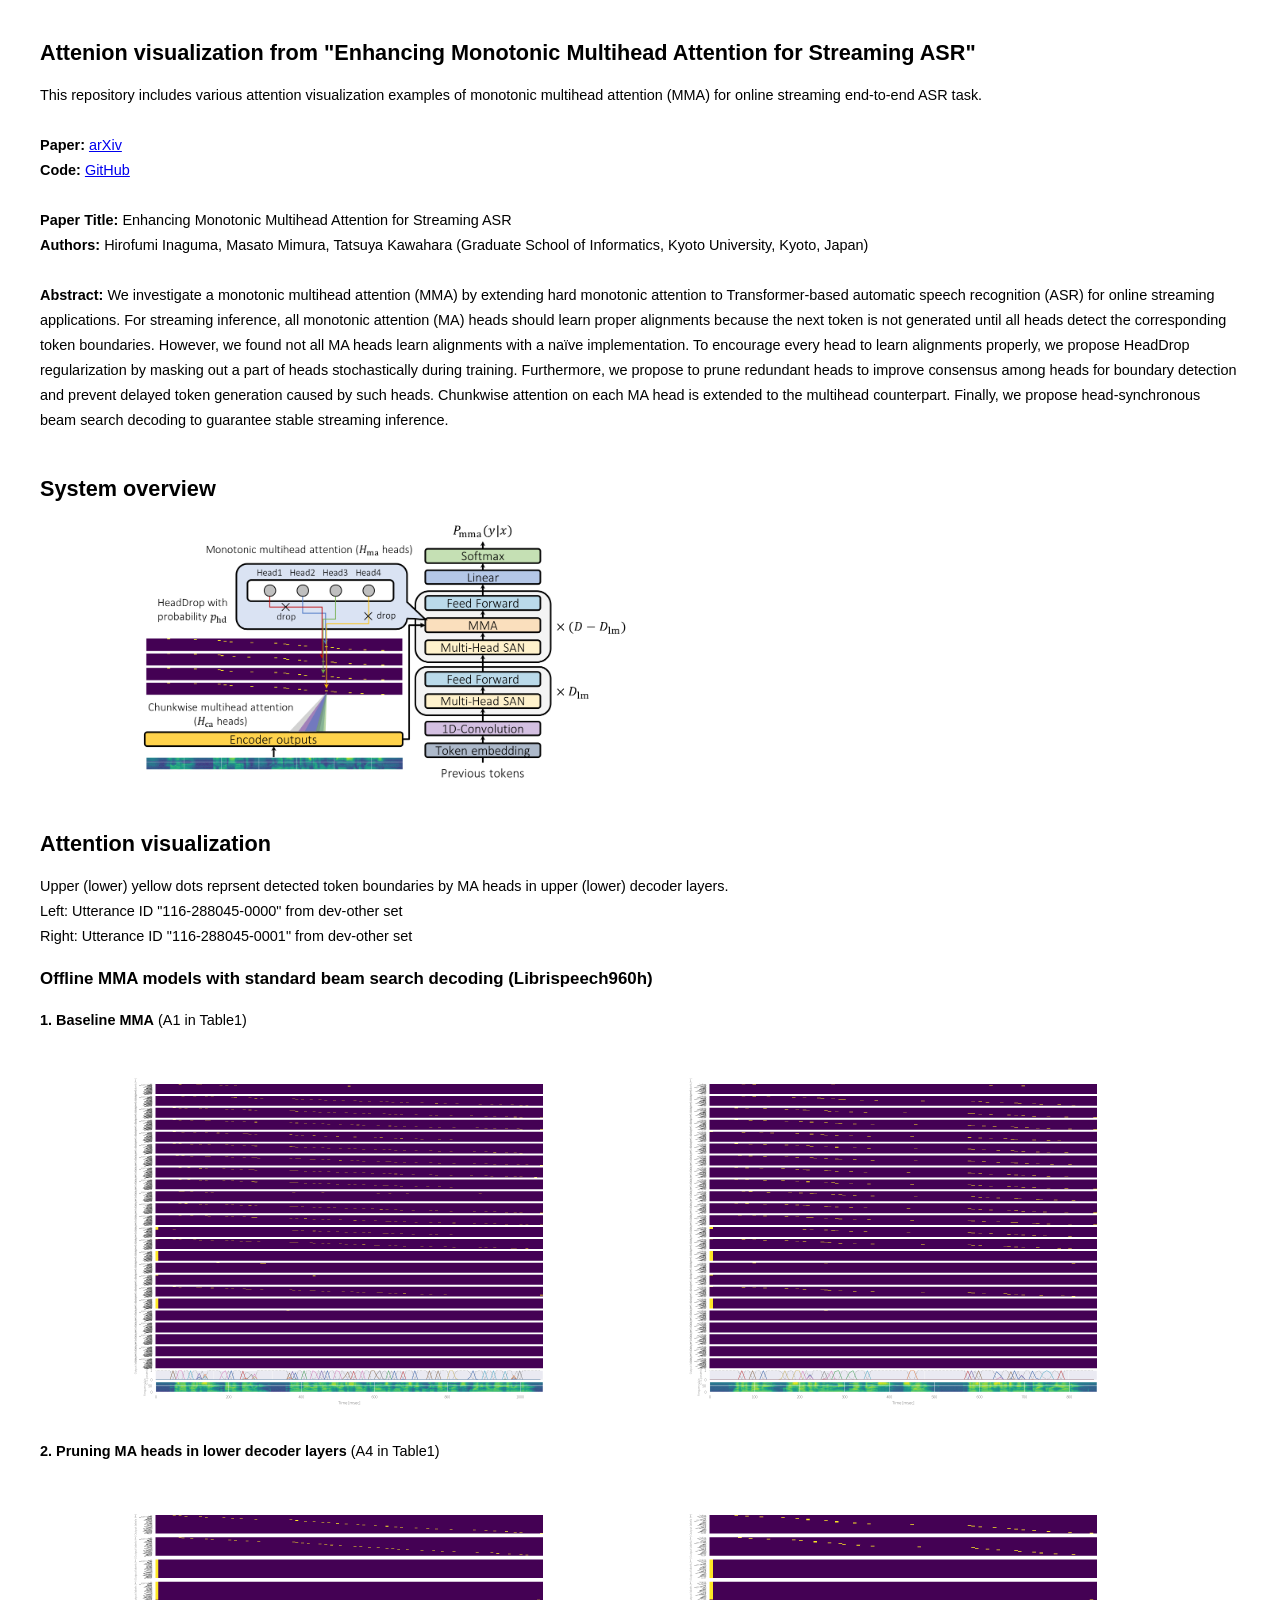
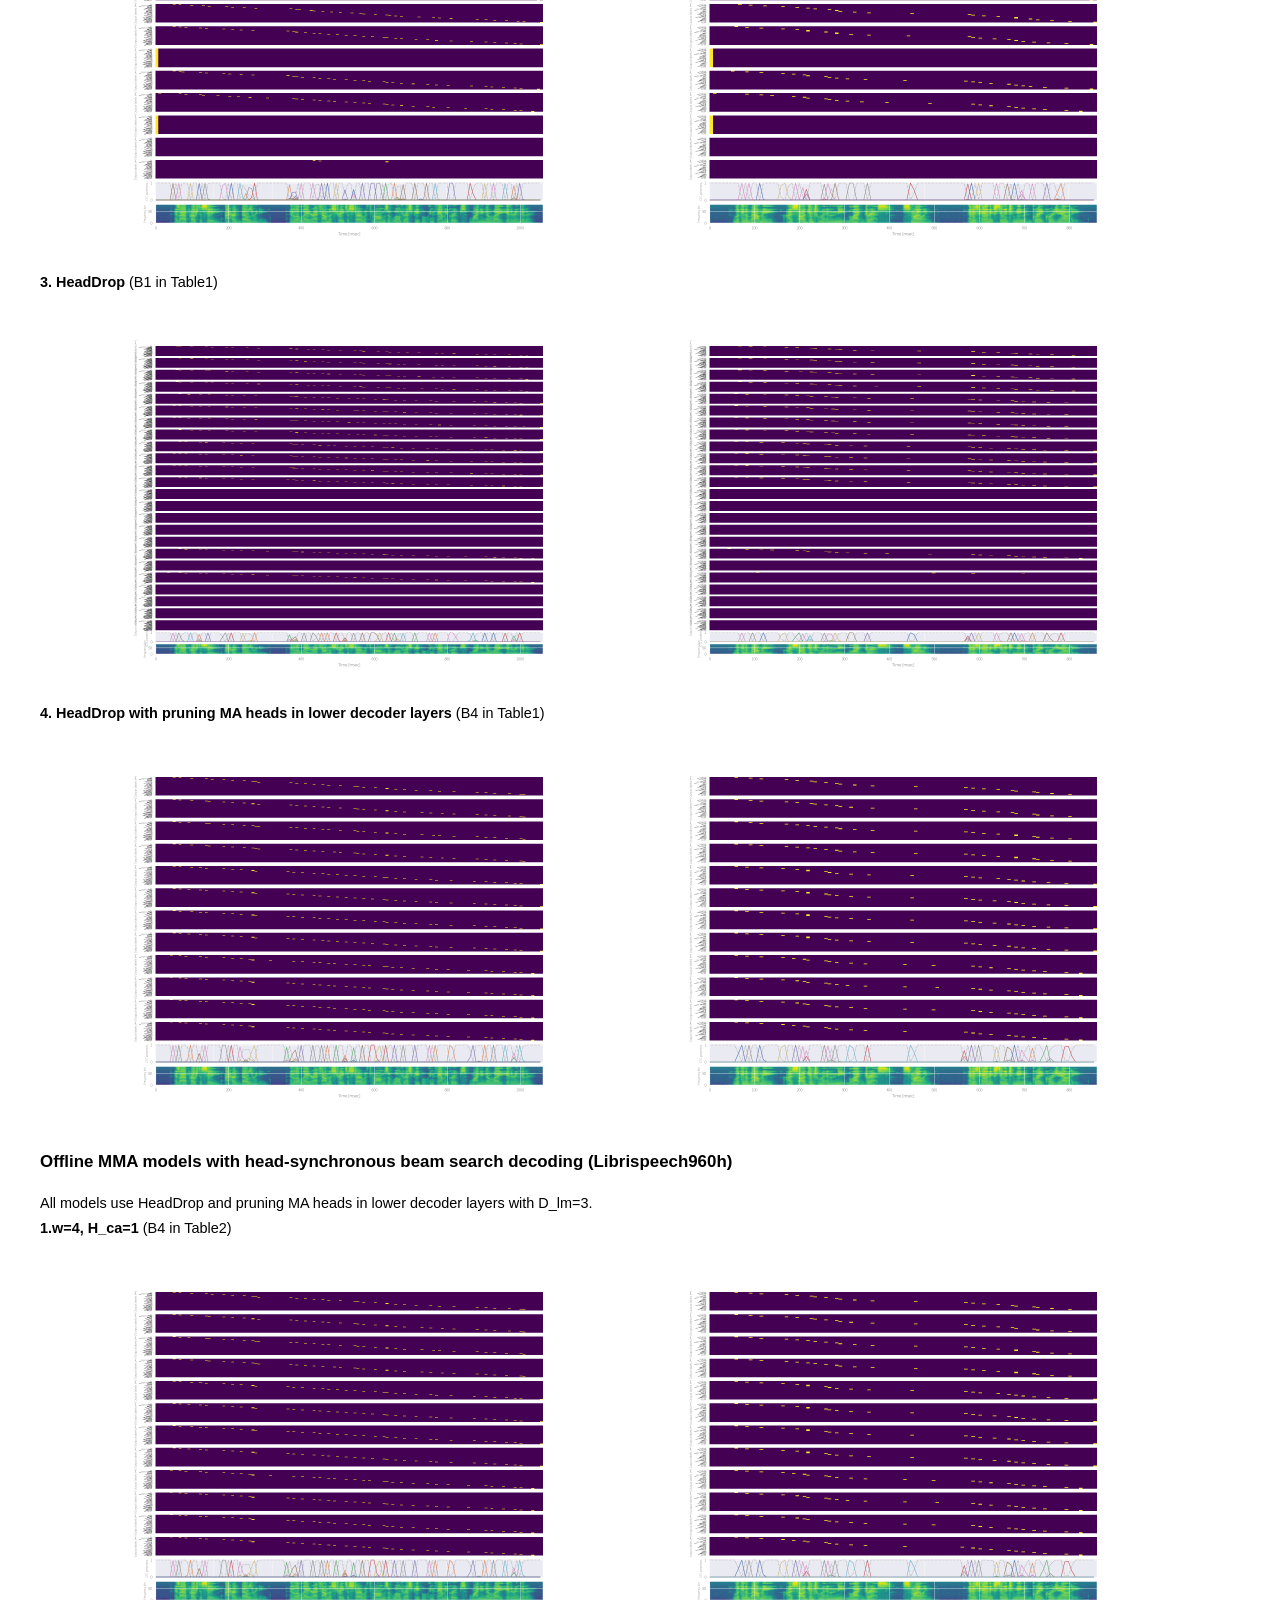
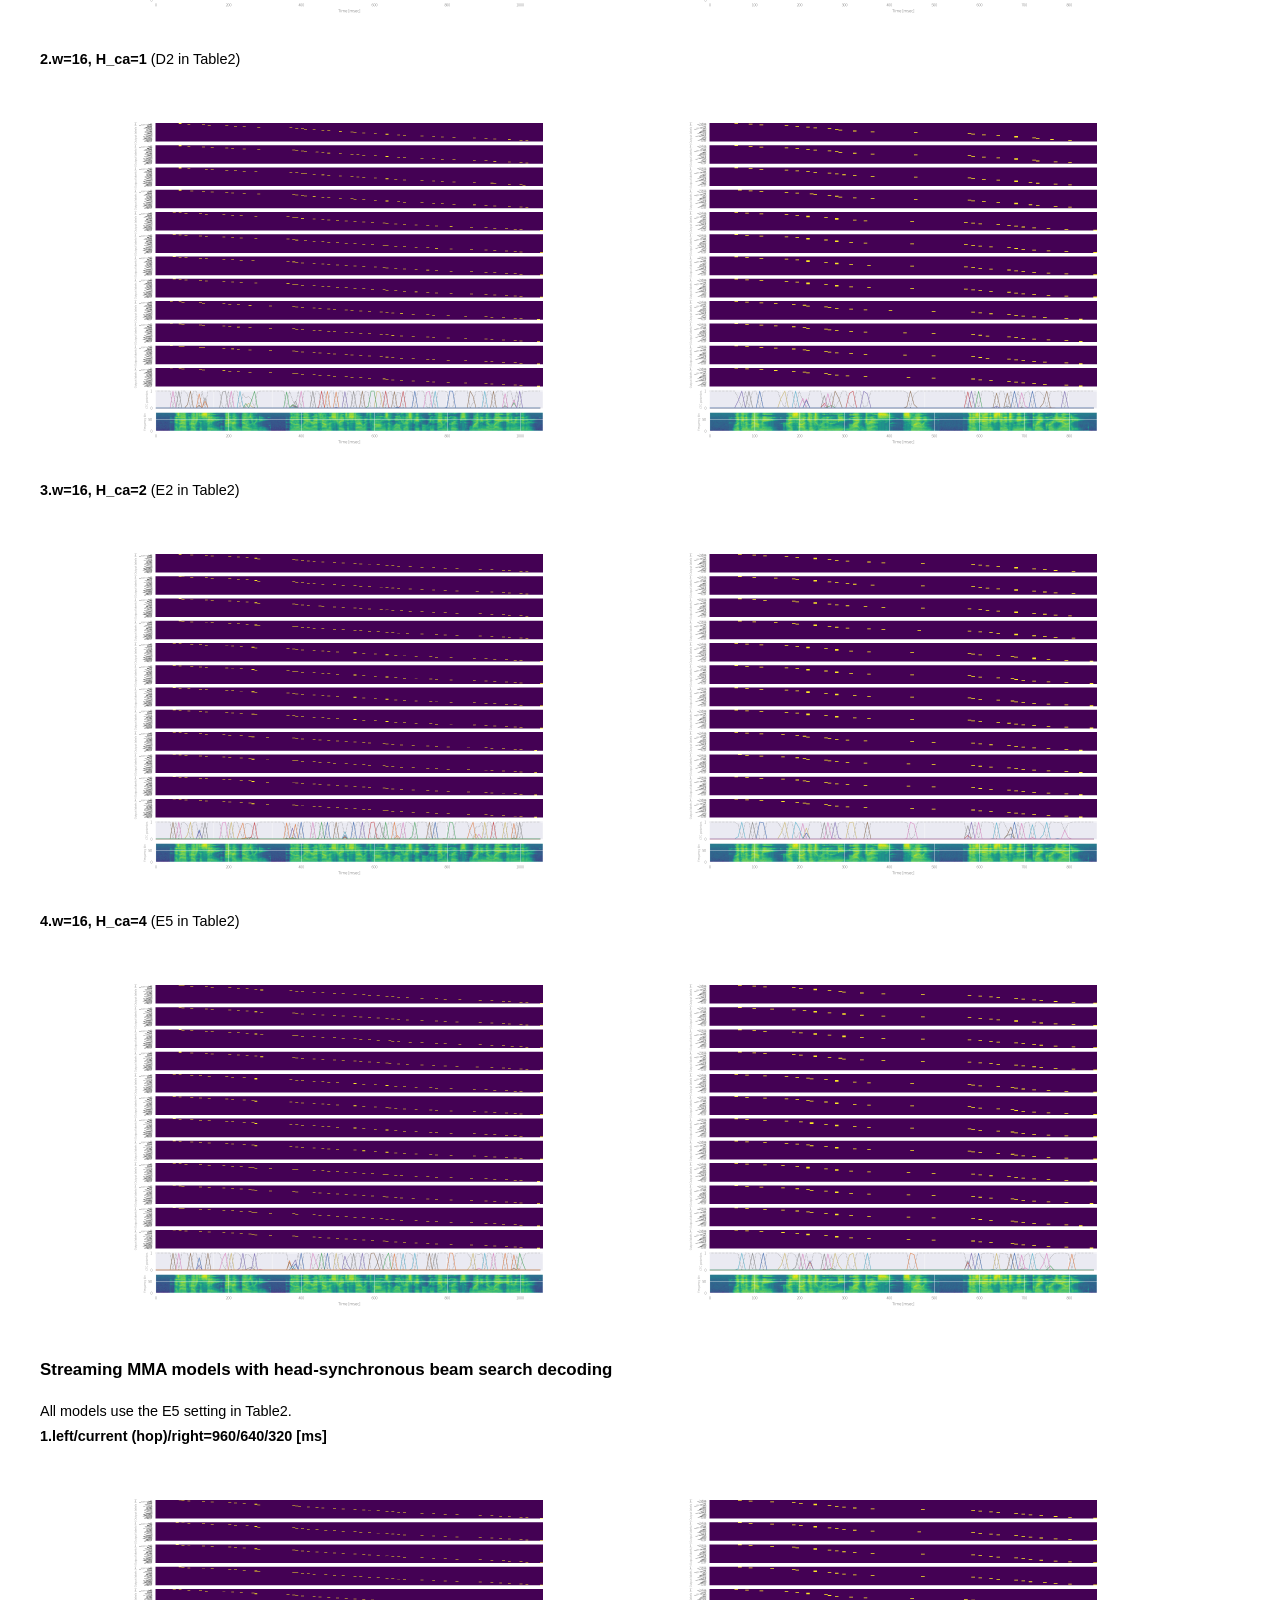
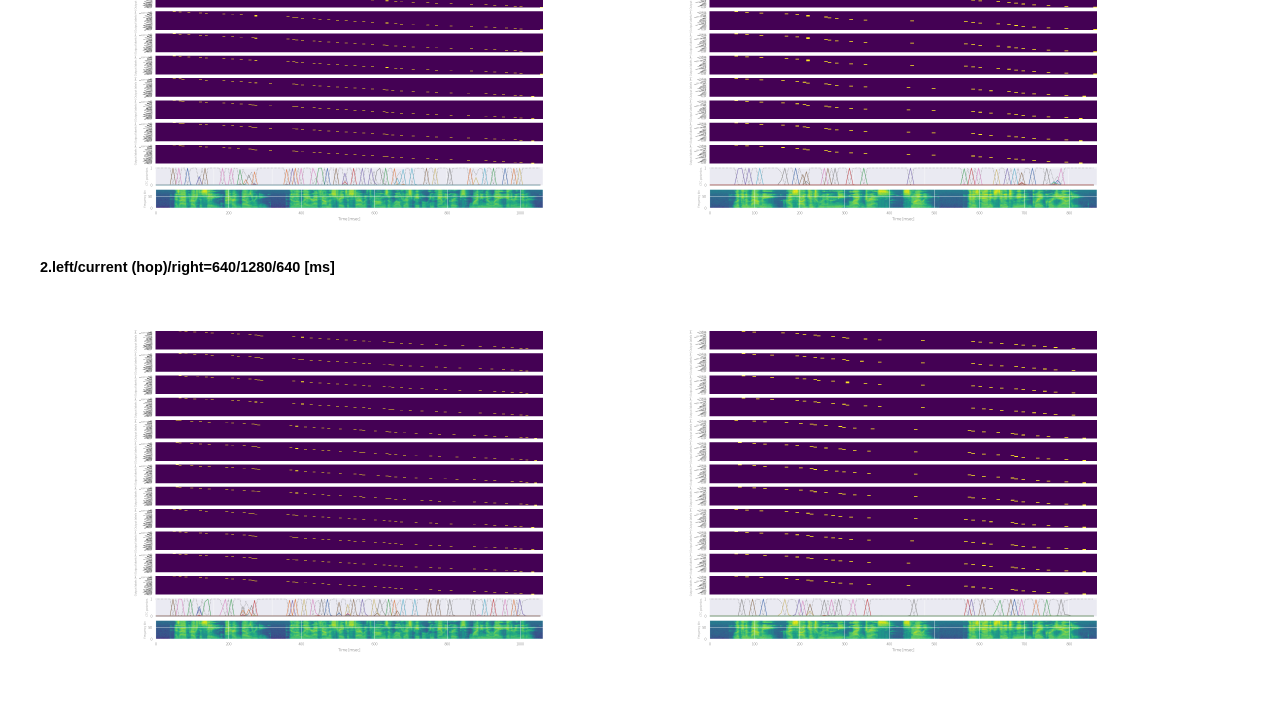
==== commit 1fe4c21c: "Update arxiv url" ====
--- a/demo/enhancing_mma_asr/index.html
+++ b/demo/enhancing_mma_asr/index.html
@@ -13,7 +13,7 @@
 
     <main class="mdl-layout__content">
       <div>This repository includes various attention visualization examples of monotonic multihead attention (MMA) for online streaming end-to-end ASR task.</div><br>
-      <div><b>Paper:</b> <a href="https://arxiv.org/abs/***">arXiv</a></div>
+      <div><b>Paper:</b> <a href="https://arxiv.org/abs/2005.09394">arXiv</a></div>
       <div><b>Code:</b> <a href="https://github.com/hirofumi0810/neural_sp">GitHub</a></div>
       <br>
       <div><b>Paper Title:</b> Enhancing Monotonic Multihead Attention for Streaming ASR</div>
@@ -40,8 +40,8 @@
       Left: Utterance ID "116-288045-0000" from dev-other set<br>
       Right: Utterance ID "116-288045-0001" from dev-other set
 
-      <h3>Offline MMA models with <font color="red">standard beam search decoding</font> (Librispeech960h), Table 1</h3>
-        <div><b>A1. Baseline MMA (naive implementation), <font color="red">D_lm=0</font>, w=4, H_ma=4, H_ca=1</b><br>
+      <h3>Offline MMA models with standard beam search decoding (Librispeech960h)</h3>
+        <div><b>1. Baseline MMA</b> (A1 in Table1)<br>
           <table border="0">
             <tr>
             <td><img src="./examples/table1/baseline_A1/116-288045-0000.png" hspace="50"></td>
@@ -49,23 +49,7 @@
             </tr>
           </table>
         </div>
-        <div><b>A2. Pruning MA heads in lower decoder layers, <font color="red">D_lm=1</font>, w=4, H_ma=4, H_ca=1</b><br>
-          <table border="0">
-            <tr>
-            <td><img src="./examples/table1/pruning_A2/116-288045-0000.png" hspace="50"></td>
-            <td><img src="./examples/table1/pruning_A2/116-288045-0001.png" hspace="0"></td>
-            </tr>
-          </table>
-        </div>
-        <div><b>A3. Pruning MA heads in lower decoder layers, <font color="red">D_lm=2</font>, w=4, H_ma=4, H_ca=1</b><br>
-          <table border="0">
-            <tr>
-            <td><img src="./examples/table1/pruning_A3/116-288045-0000.png" hspace="50"></td>
-            <td><img src="./examples/table1/pruning_A3/116-288045-0001.png" hspace="0"></td>
-            </tr>
-          </table>
-        </div>
-        <div><b>A4. Pruning MA heads in lower decoder layers, <font color="red">D_lm=3</font>, w=4, H_ma=4, H_ca=1</b><br>
+        <div><b>2. Pruning MA heads in lower decoder layers</b> (A4 in Table1)<br>
           <table border="0">
             <tr>
             <td><img src="./examples/table1/pruning_A4/116-288045-0000.png" hspace="50"></td>
@@ -73,15 +57,7 @@
             </tr>
           </table>
         </div>
-        <div><b>A5. Pruning MA heads in lower decoder layers, <font color="red">D_lm=4</font>, w=4, H_ma=4, H_ca=1</b><br>
-          <table border="0">
-            <tr>
-            <td><img src="./examples/table1/pruning_A5/116-288045-0000.png" hspace="50"></td>
-            <td><img src="./examples/table1/pruning_A5/116-288045-0001.png" hspace="0"></td>
-            </tr>
-          </table>
-        </div>
-        <div><b>B1. HeadDrop, <font color="red">D_lm=0</font>, w=4, H_ma=4, H_ca=1</b><br>
+        <div><b>3. HeadDrop</b> (B1 in Table1)<br>
           <table border="0">
             <tr>
             <td><img src="./examples/table1/headdrop_B1/116-288045-0000.png" hspace="50"></td>
@@ -89,23 +65,7 @@
             </tr>
           </table>
         </div>
-        <div><b>B2. HeadDrop with pruning MA heads in lower decoder layers, <font color="red">D_lm=1</font>, w=4, H_ma=4, H_ca=1</b><br>
-          <table border="0">
-            <tr>
-            <td><img src="./examples/table1/headdrop_pruning_B2/116-288045-0000.png" hspace="50"></td>
-            <td><img src="./examples/table1/headdrop_pruning_B2/116-288045-0001.png" hspace="0"></td>
-            </tr>
-          </table>
-        </div>
-        <div><b>B3. HeadDrop with pruning MA heads in lower decoder layers, <font color="red">D_lm=2</font>, w=4, H_ma=4, H_ca=1</b><br>
-          <table border="0">
-            <tr>
-            <td><img src="./examples/table1/headdrop_pruning_B3/116-288045-0000.png" hspace="50"></td>
-            <td><img src="./examples/table1/headdrop_pruning_B3/116-288045-0001.png" hspace="0"></td>
-            </tr>
-          </table>
-        </div>
-        <div><b>B4. HeadDrop with pruning MA heads in lower decoder layers, <font color="red">D_lm=3</font>, w=4, H_ma=4, H_ca=1</b><br>
+        <div><b>4. HeadDrop with pruning MA heads in lower decoder layers</b> (B4 in Table1)<br>
           <table border="0">
             <tr>
             <td><img src="./examples/table1/headdrop_pruning_B4/116-288045-0000.png" hspace="50"></td>
@@ -113,18 +73,10 @@
             </tr>
           </table>
         </div>
-        <div><b>B5. HeadDrop with pruning MA heads in lower decoder layers, <font color="red">D_lm=4</font>, w=4, H_ma=4, H_ca=1</b><br>
-          <table border="0">
-            <tr>
-            <td><img src="./examples/table1/headdrop_pruning_B5/116-288045-0000.png" hspace="50"></td>
-            <td><img src="./examples/table1/headdrop_pruning_B5/116-288045-0001.png" hspace="0"></td>
-            </tr>
-          </table>
-        </div>
 
-      <h3>Offline MMA models with <font color="red">head-synchronous beam search decoding</font> (Librispeech960h), Table2</h3>
-        All models use HeadDrop and pruning MA heads in lower decoder layers with <font color="red">D_lm=3</font>, H_ma=4.
-        <div><b>B4.w=4, H_ca=1</b><br>
+      <h3>Offline MMA models with head-synchronous beam search decoding (Librispeech960h)</h3>
+        All models use HeadDrop and pruning MA heads in lower decoder layers with D_lm=3.
+        <div><b>1.w=4, H_ca=1</b> (B4 in Table2)<br>
           <table border="0">
             <tr>
             <td><img src="./examples/table2/headdrop_pruning_w4_hca1_B4/116-288045-0000_headsync.png" hspace="50"></td>
@@ -132,7 +84,7 @@
             </tr>
           </table>
         </div>
-        <div><b>D2.w=16, H_ca=1</b><br>
+        <div><b>2.w=16, H_ca=1</b> (D2 in Table2)<br>
           <table border="0">
             <tr>
             <td><img src="./examples/table2/headdrop_pruning_w16_hca1_D2/116-288045-0000_headsync.png" hspace="50"></td>
@@ -140,7 +92,7 @@
             </tr>
           </table>
         </div>
-        <div><b>E2.w=16, H_ca=2</b><br>
+        <div><b>3.w=16, H_ca=2</b> (E2 in Table2)<br>
           <table border="0">
             <tr>
             <td><img src="./examples/table2/headdrop_pruning_w16_hca2_E2/116-288045-0000_headsync.png" hspace="50"></td>
@@ -148,7 +100,7 @@
             </tr>
           </table>
         </div>
-        <div><b>E5.w=16, H_ca=4</b><br>
+        <div><b>4.w=16, H_ca=4</b> (E5 in Table2)<br>
           <table border="0">
             <tr>
             <td><img src="./examples/table2/headdrop_pruning_w16_hca4_E5/116-288045-0000_headsync.png" hspace="50"></td>
@@ -157,8 +109,8 @@
           </table>
         </div>
 
-      <h3>Streaming MMA models with head-synchronous beam search decoding (Librispeech960h), Table3</h3>
-        All models use the E5 setting.
+      <h3>Streaming MMA models with head-synchronous beam search decoding</h3>
+        All models use the E5 setting in Table2.
         <div><b>1.left/current (hop)/right=960/640/320 [ms]</b><br>
           <table border="0">
             <tr>
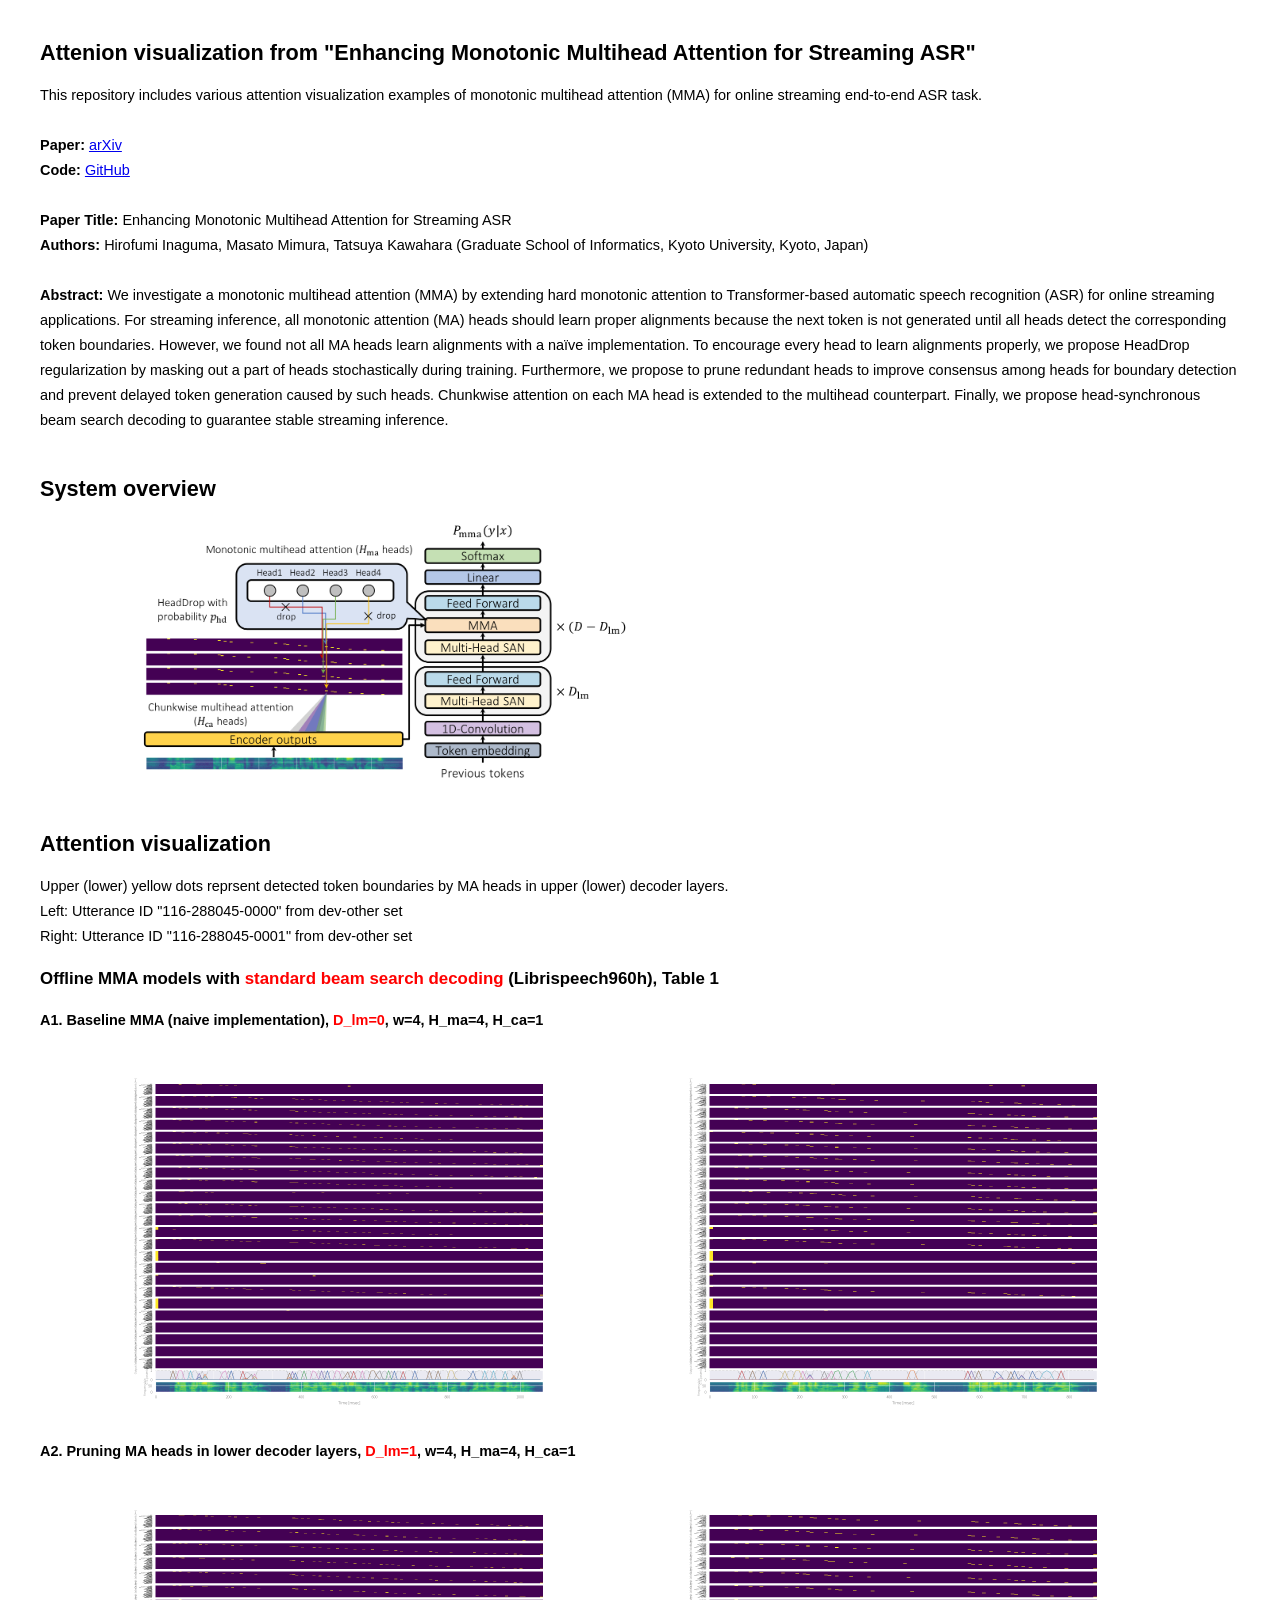
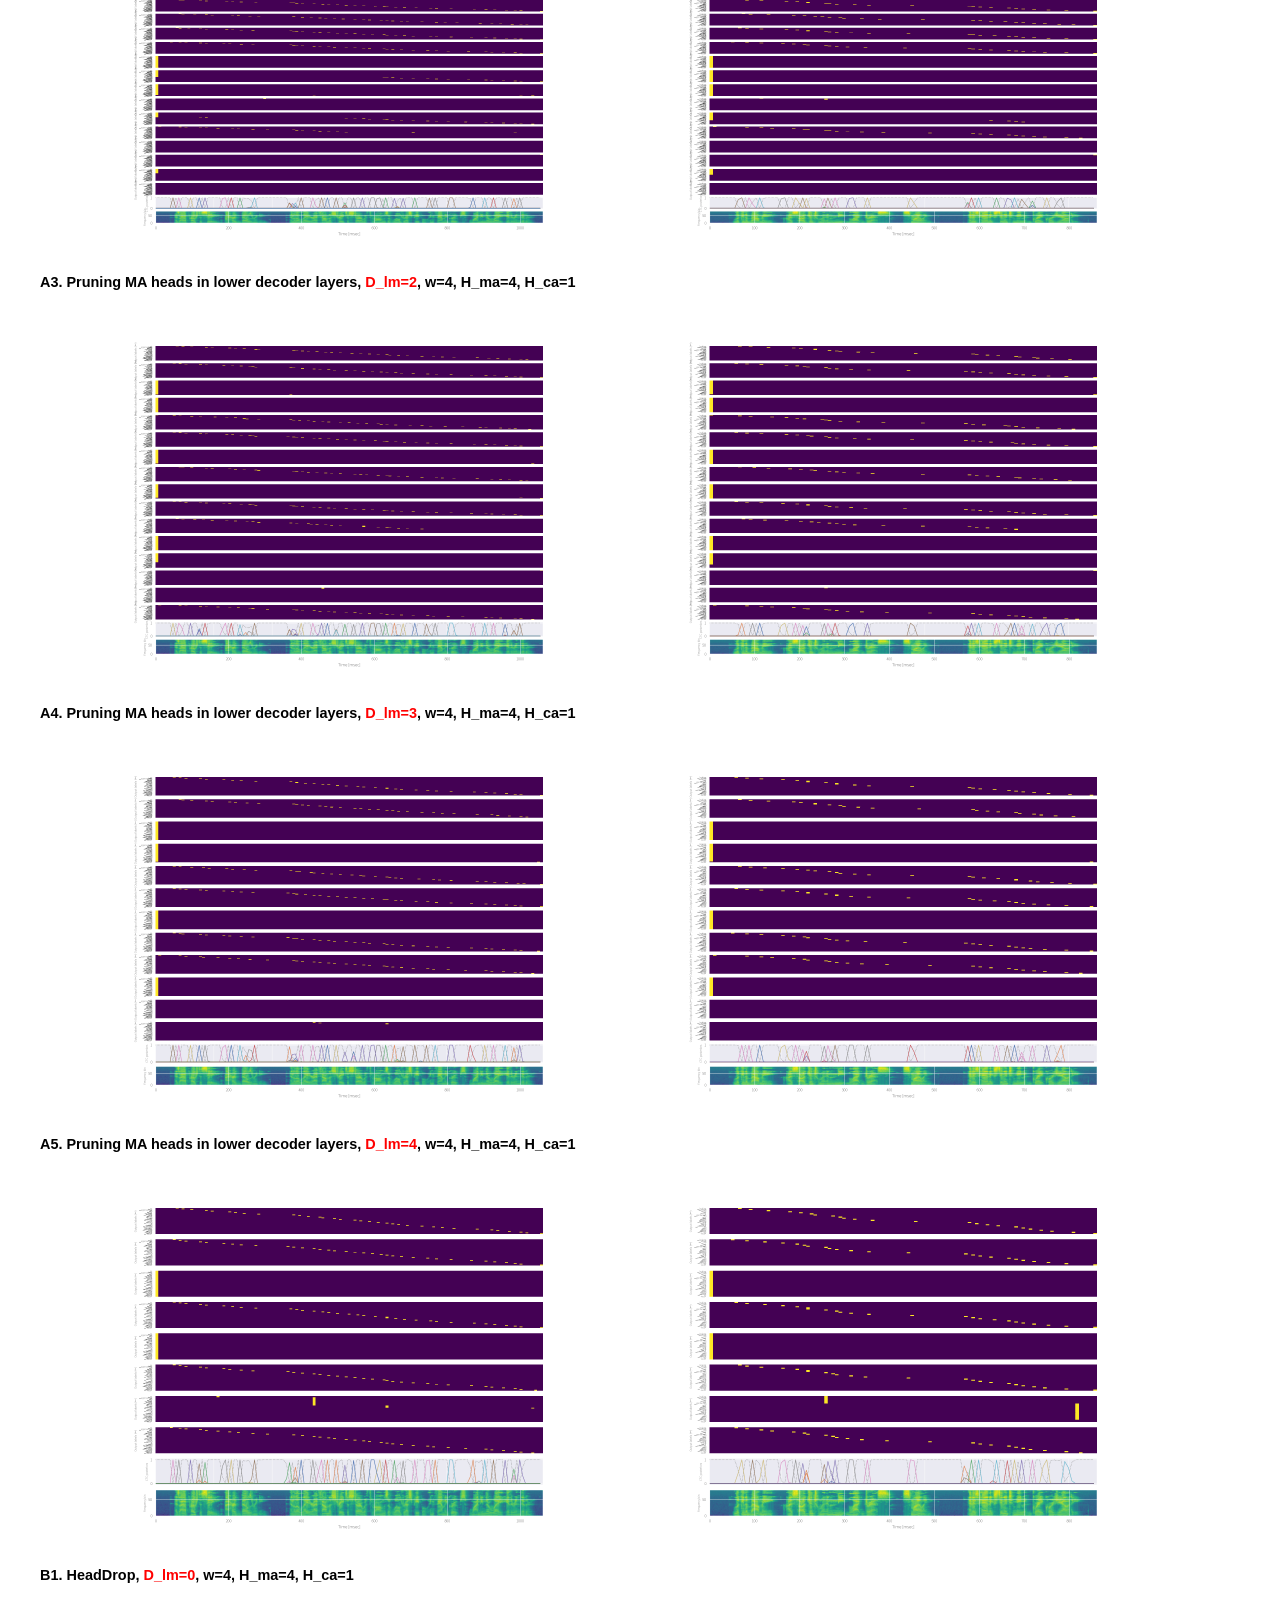
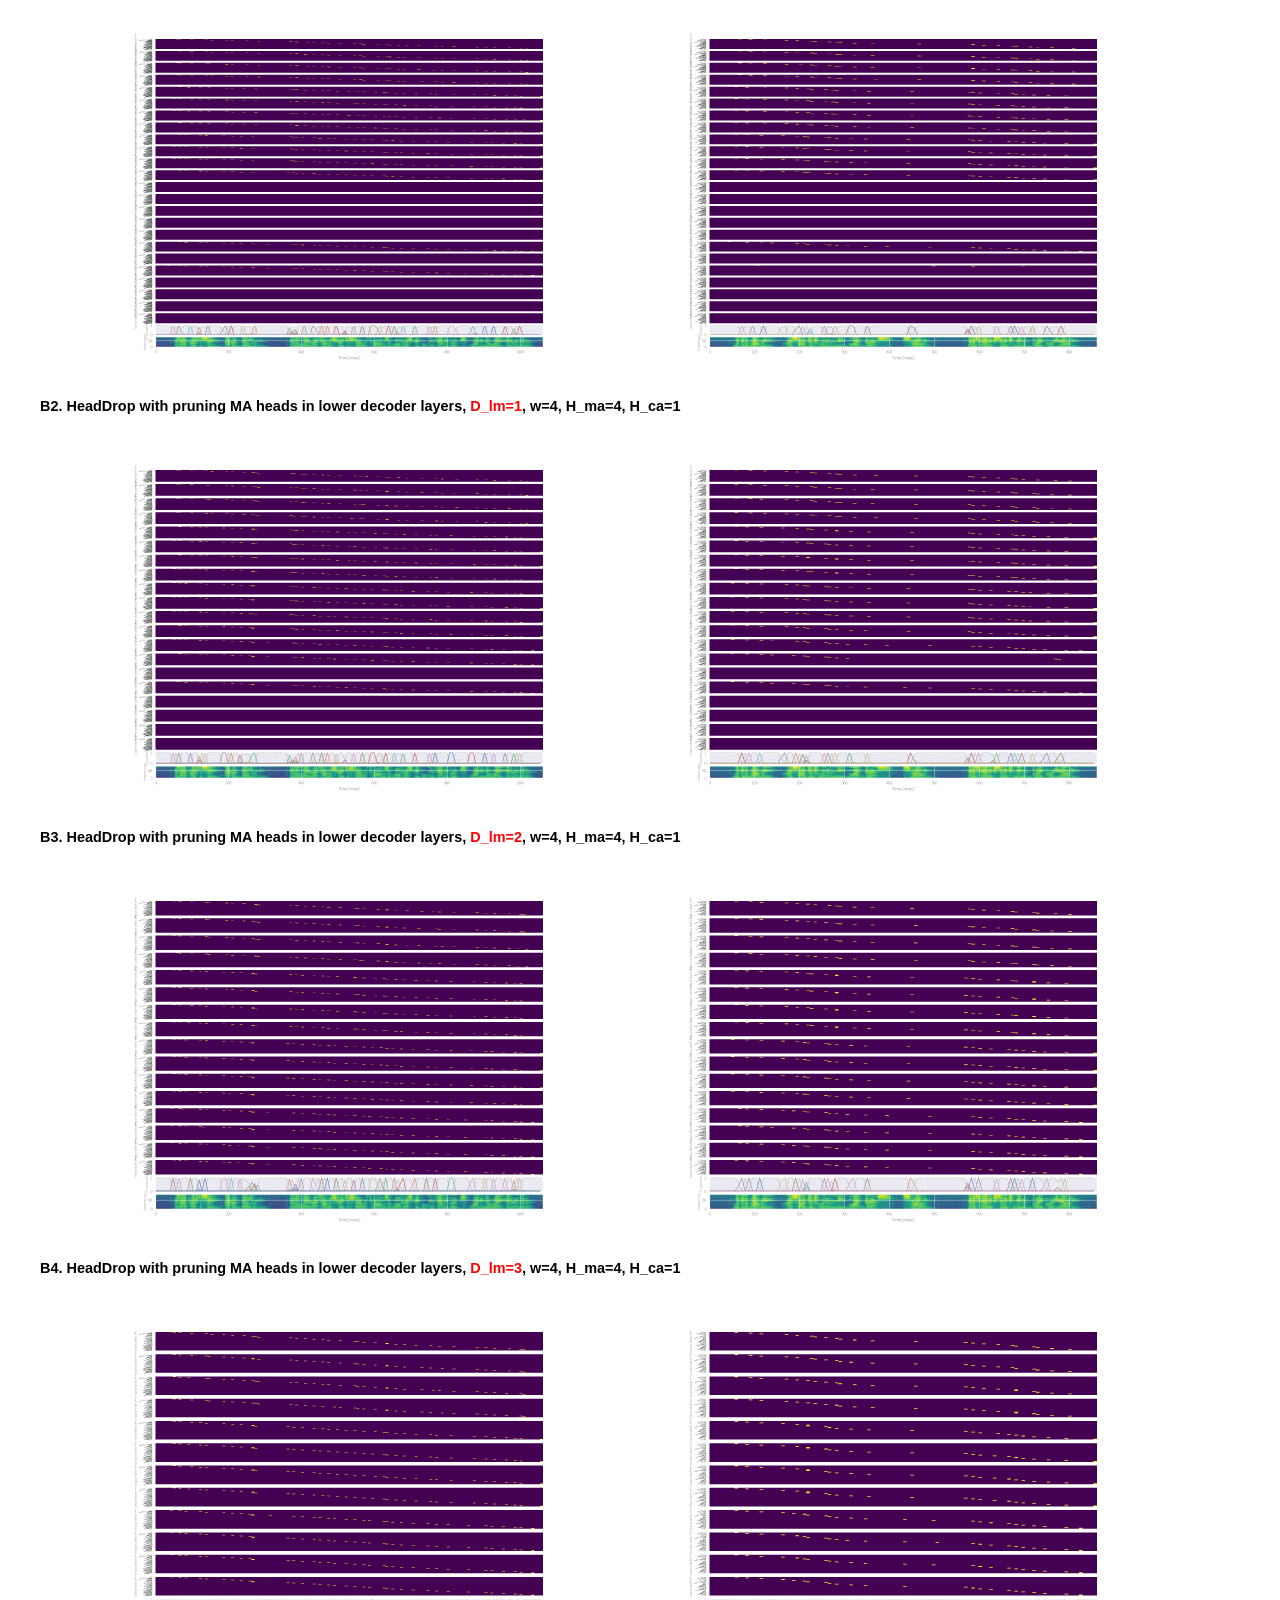
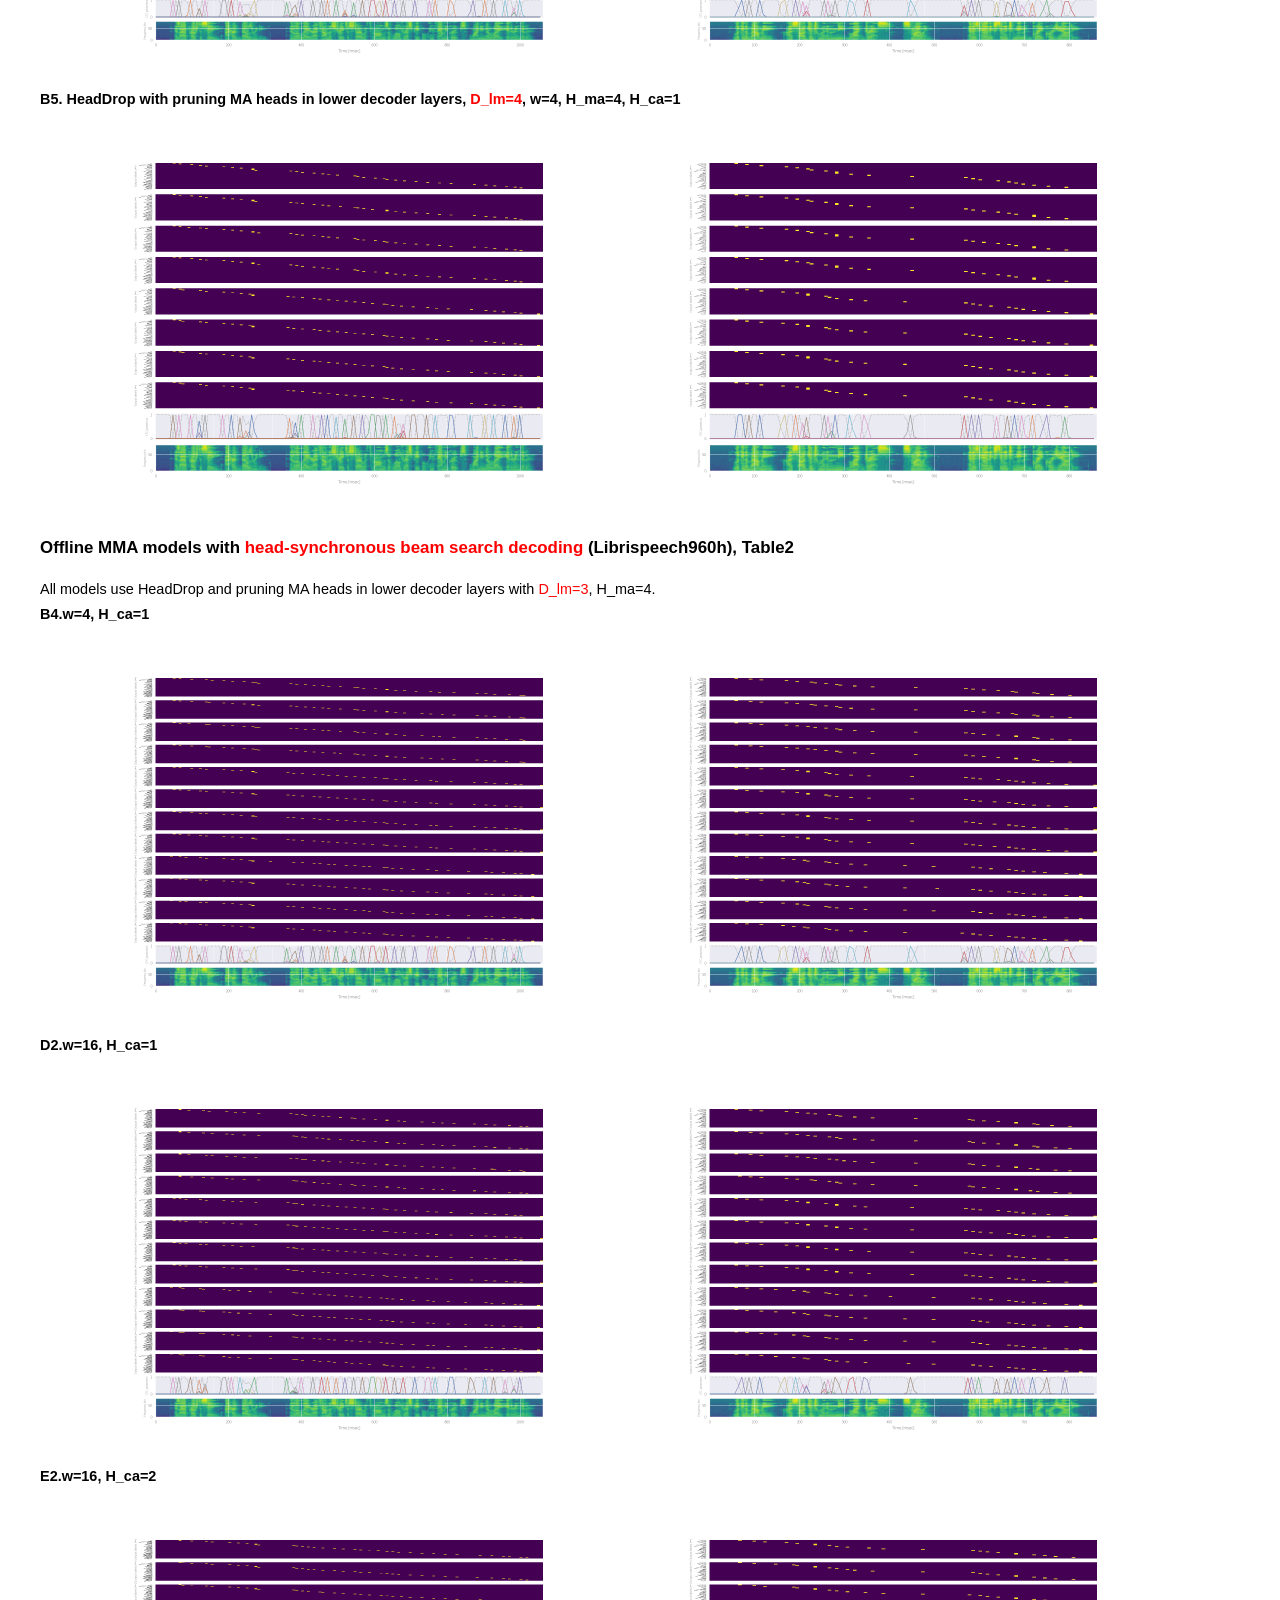
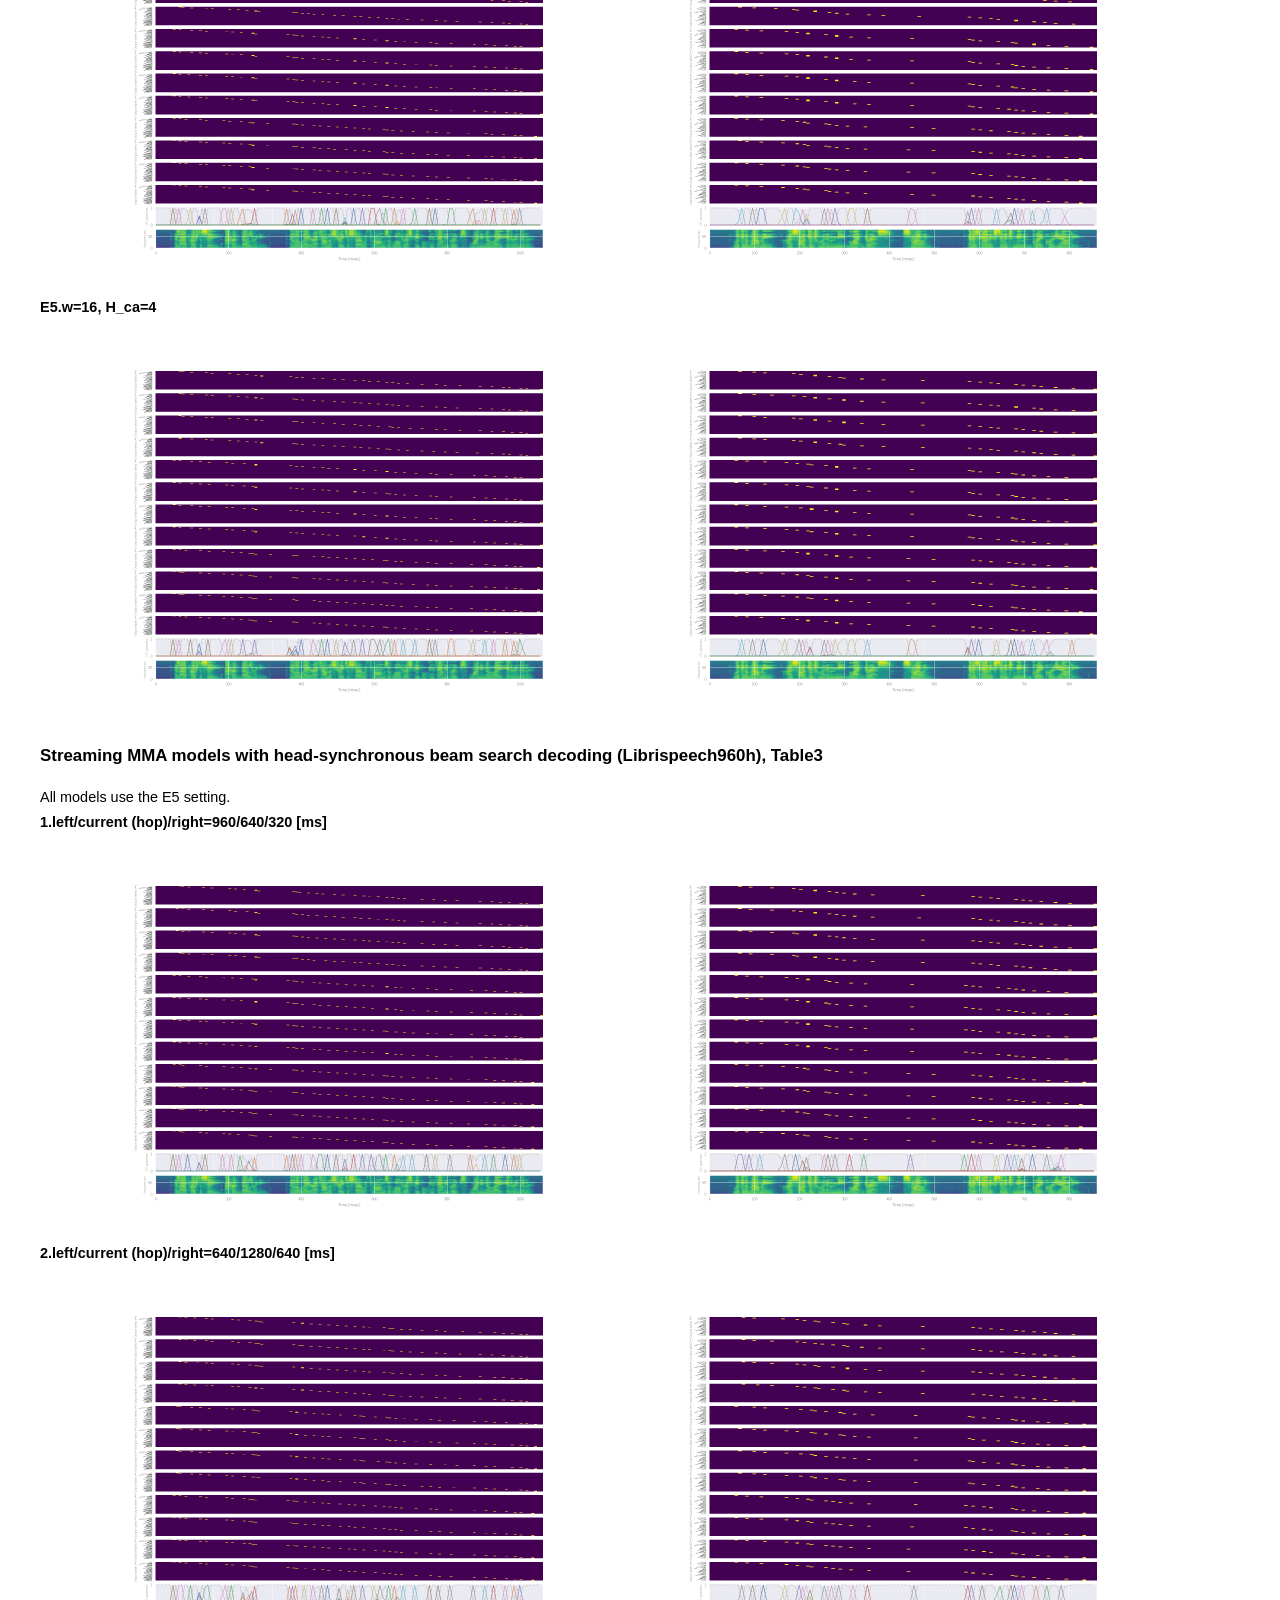
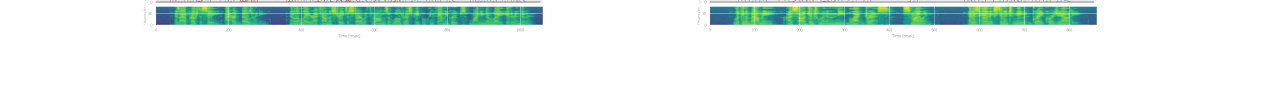
==== commit 9c51111f: "Merge remote-tracking branch 'upstream/master'" ====
--- a/demo/enhancing_mma_asr/index.html
+++ b/demo/enhancing_mma_asr/index.html
@@ -40,8 +40,8 @@
       Left: Utterance ID "116-288045-0000" from dev-other set<br>
       Right: Utterance ID "116-288045-0001" from dev-other set
 
-      <h3>Offline MMA models with standard beam search decoding (Librispeech960h)</h3>
-        <div><b>1. Baseline MMA</b> (A1 in Table1)<br>
+      <h3>Offline MMA models with <font color="red">standard beam search decoding</font> (Librispeech960h), Table 1</h3>
+        <div><b>A1. Baseline MMA (naive implementation), <font color="red">D_lm=0</font>, w=4, H_ma=4, H_ca=1</b><br>
           <table border="0">
             <tr>
             <td><img src="./examples/table1/baseline_A1/116-288045-0000.png" hspace="50"></td>
@@ -49,7 +49,23 @@
             </tr>
           </table>
         </div>
-        <div><b>2. Pruning MA heads in lower decoder layers</b> (A4 in Table1)<br>
+        <div><b>A2. Pruning MA heads in lower decoder layers, <font color="red">D_lm=1</font>, w=4, H_ma=4, H_ca=1</b><br>
+          <table border="0">
+            <tr>
+            <td><img src="./examples/table1/pruning_A2/116-288045-0000.png" hspace="50"></td>
+            <td><img src="./examples/table1/pruning_A2/116-288045-0001.png" hspace="0"></td>
+            </tr>
+          </table>
+        </div>
+        <div><b>A3. Pruning MA heads in lower decoder layers, <font color="red">D_lm=2</font>, w=4, H_ma=4, H_ca=1</b><br>
+          <table border="0">
+            <tr>
+            <td><img src="./examples/table1/pruning_A3/116-288045-0000.png" hspace="50"></td>
+            <td><img src="./examples/table1/pruning_A3/116-288045-0001.png" hspace="0"></td>
+            </tr>
+          </table>
+        </div>
+        <div><b>A4. Pruning MA heads in lower decoder layers, <font color="red">D_lm=3</font>, w=4, H_ma=4, H_ca=1</b><br>
           <table border="0">
             <tr>
             <td><img src="./examples/table1/pruning_A4/116-288045-0000.png" hspace="50"></td>
@@ -57,7 +73,15 @@
             </tr>
           </table>
         </div>
-        <div><b>3. HeadDrop</b> (B1 in Table1)<br>
+        <div><b>A5. Pruning MA heads in lower decoder layers, <font color="red">D_lm=4</font>, w=4, H_ma=4, H_ca=1</b><br>
+          <table border="0">
+            <tr>
+            <td><img src="./examples/table1/pruning_A5/116-288045-0000.png" hspace="50"></td>
+            <td><img src="./examples/table1/pruning_A5/116-288045-0001.png" hspace="0"></td>
+            </tr>
+          </table>
+        </div>
+        <div><b>B1. HeadDrop, <font color="red">D_lm=0</font>, w=4, H_ma=4, H_ca=1</b><br>
           <table border="0">
             <tr>
             <td><img src="./examples/table1/headdrop_B1/116-288045-0000.png" hspace="50"></td>
@@ -65,7 +89,23 @@
             </tr>
           </table>
         </div>
-        <div><b>4. HeadDrop with pruning MA heads in lower decoder layers</b> (B4 in Table1)<br>
+        <div><b>B2. HeadDrop with pruning MA heads in lower decoder layers, <font color="red">D_lm=1</font>, w=4, H_ma=4, H_ca=1</b><br>
+          <table border="0">
+            <tr>
+            <td><img src="./examples/table1/headdrop_pruning_B2/116-288045-0000.png" hspace="50"></td>
+            <td><img src="./examples/table1/headdrop_pruning_B2/116-288045-0001.png" hspace="0"></td>
+            </tr>
+          </table>
+        </div>
+        <div><b>B3. HeadDrop with pruning MA heads in lower decoder layers, <font color="red">D_lm=2</font>, w=4, H_ma=4, H_ca=1</b><br>
+          <table border="0">
+            <tr>
+            <td><img src="./examples/table1/headdrop_pruning_B3/116-288045-0000.png" hspace="50"></td>
+            <td><img src="./examples/table1/headdrop_pruning_B3/116-288045-0001.png" hspace="0"></td>
+            </tr>
+          </table>
+        </div>
+        <div><b>B4. HeadDrop with pruning MA heads in lower decoder layers, <font color="red">D_lm=3</font>, w=4, H_ma=4, H_ca=1</b><br>
           <table border="0">
             <tr>
             <td><img src="./examples/table1/headdrop_pruning_B4/116-288045-0000.png" hspace="50"></td>
@@ -73,10 +113,18 @@
             </tr>
           </table>
         </div>
+        <div><b>B5. HeadDrop with pruning MA heads in lower decoder layers, <font color="red">D_lm=4</font>, w=4, H_ma=4, H_ca=1</b><br>
+          <table border="0">
+            <tr>
+            <td><img src="./examples/table1/headdrop_pruning_B5/116-288045-0000.png" hspace="50"></td>
+            <td><img src="./examples/table1/headdrop_pruning_B5/116-288045-0001.png" hspace="0"></td>
+            </tr>
+          </table>
+        </div>
 
-      <h3>Offline MMA models with head-synchronous beam search decoding (Librispeech960h)</h3>
-        All models use HeadDrop and pruning MA heads in lower decoder layers with D_lm=3.
-        <div><b>1.w=4, H_ca=1</b> (B4 in Table2)<br>
+      <h3>Offline MMA models with <font color="red">head-synchronous beam search decoding</font> (Librispeech960h), Table2</h3>
+        All models use HeadDrop and pruning MA heads in lower decoder layers with <font color="red">D_lm=3</font>, H_ma=4.
+        <div><b>B4.w=4, H_ca=1</b><br>
           <table border="0">
             <tr>
             <td><img src="./examples/table2/headdrop_pruning_w4_hca1_B4/116-288045-0000_headsync.png" hspace="50"></td>
@@ -84,7 +132,7 @@
             </tr>
           </table>
         </div>
-        <div><b>2.w=16, H_ca=1</b> (D2 in Table2)<br>
+        <div><b>D2.w=16, H_ca=1</b><br>
           <table border="0">
             <tr>
             <td><img src="./examples/table2/headdrop_pruning_w16_hca1_D2/116-288045-0000_headsync.png" hspace="50"></td>
@@ -92,7 +140,7 @@
             </tr>
           </table>
         </div>
-        <div><b>3.w=16, H_ca=2</b> (E2 in Table2)<br>
+        <div><b>E2.w=16, H_ca=2</b><br>
           <table border="0">
             <tr>
             <td><img src="./examples/table2/headdrop_pruning_w16_hca2_E2/116-288045-0000_headsync.png" hspace="50"></td>
@@ -100,7 +148,7 @@
             </tr>
           </table>
         </div>
-        <div><b>4.w=16, H_ca=4</b> (E5 in Table2)<br>
+        <div><b>E5.w=16, H_ca=4</b><br>
           <table border="0">
             <tr>
             <td><img src="./examples/table2/headdrop_pruning_w16_hca4_E5/116-288045-0000_headsync.png" hspace="50"></td>
@@ -109,8 +157,8 @@
           </table>
         </div>
 
-      <h3>Streaming MMA models with head-synchronous beam search decoding</h3>
-        All models use the E5 setting in Table2.
+      <h3>Streaming MMA models with head-synchronous beam search decoding (Librispeech960h), Table3</h3>
+        All models use the E5 setting.
         <div><b>1.left/current (hop)/right=960/640/320 [ms]</b><br>
           <table border="0">
             <tr>
